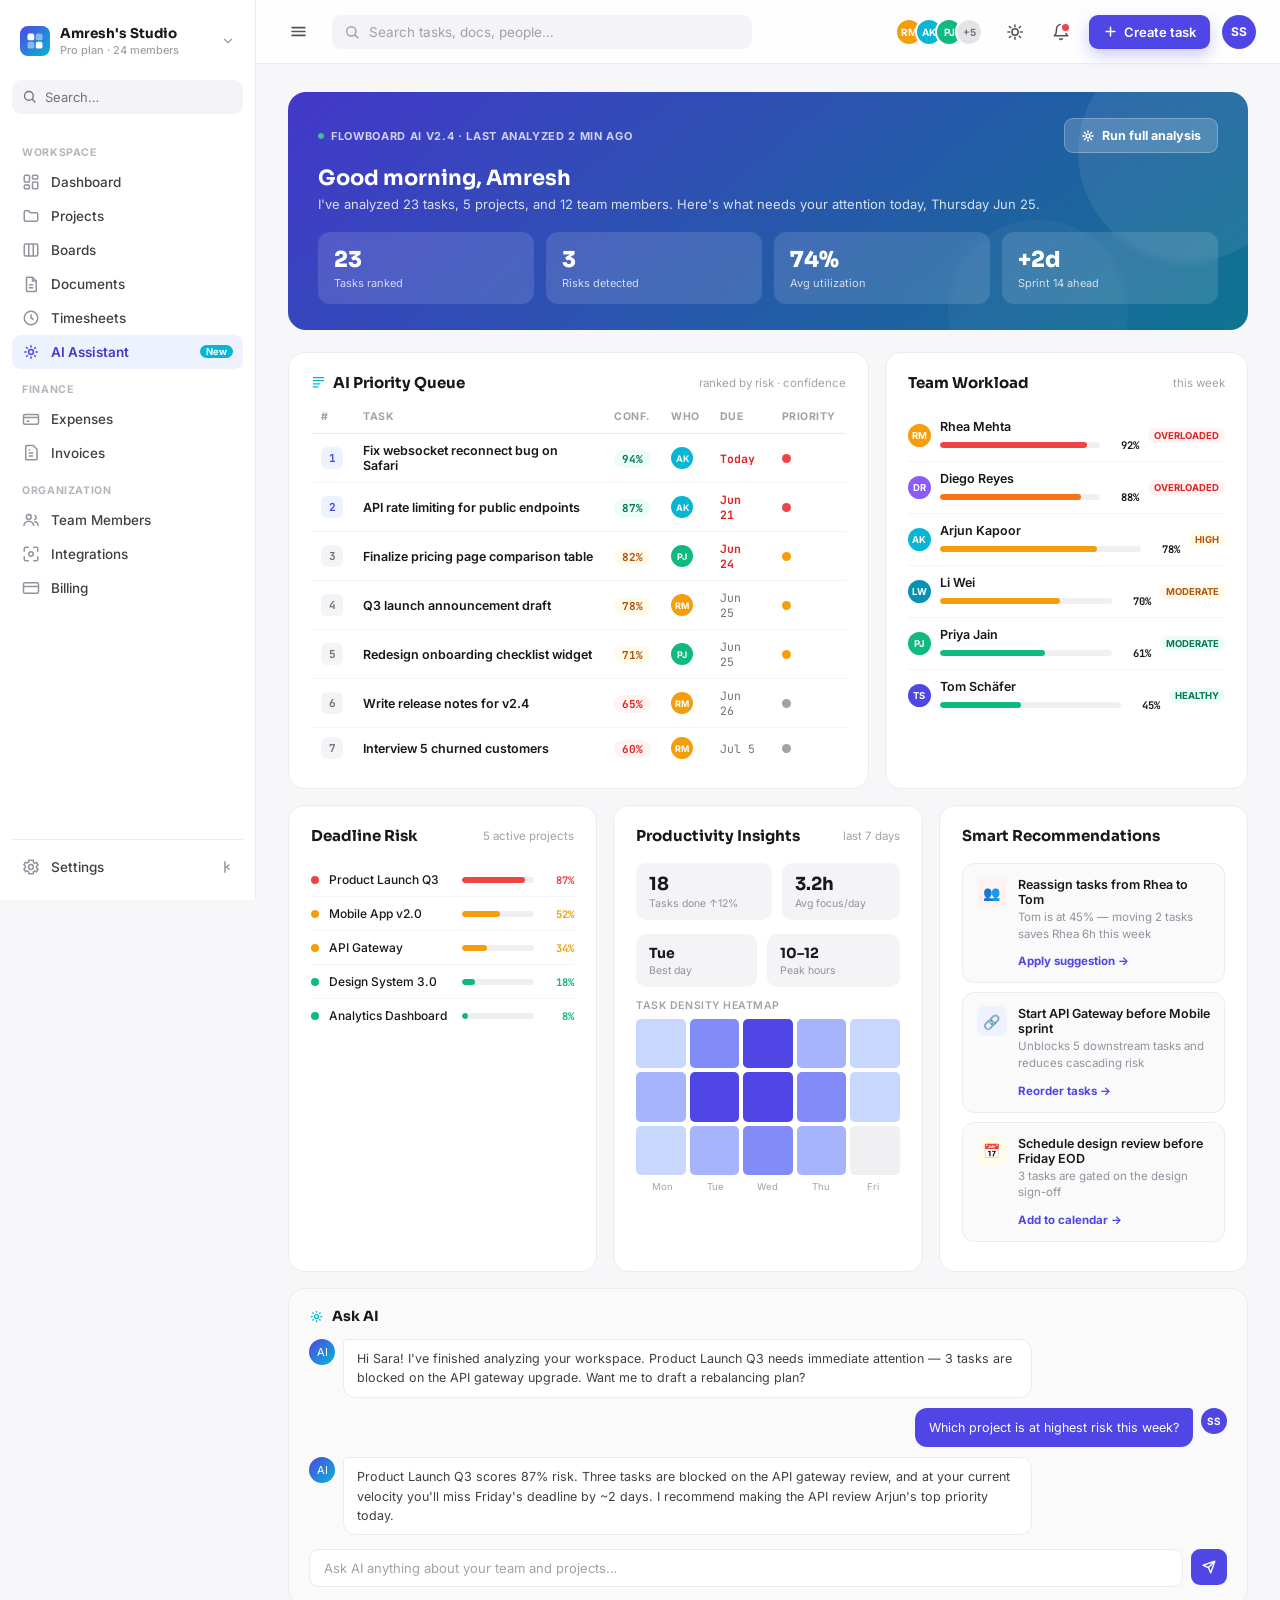
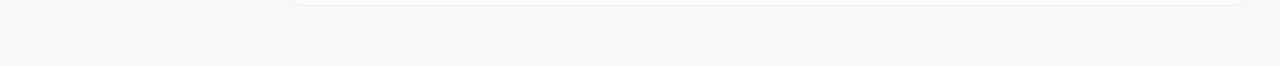
==== Ai.html @ 41be11b2 "Updated AI Assistant dashboard UI" ====
<!DOCTYPE html>
<html lang="en">
<head>
  <meta charset="UTF-8" />
  <meta name="viewport" content="width=device-width, initial-scale=1.0" />
  <title>AI Assistant · FlowBoard AI</title>
  <link rel="preconnect" href="https://fonts.googleapis.com" />
  <link rel="preconnect" href="https://fonts.gstatic.com" crossorigin />
  <link href="https://fonts.googleapis.com/css2?family=Sora:wght@500;600;700;800&family=Inter:wght@400;500;600;700&family=JetBrains+Mono:wght@400;500&display=swap" rel="stylesheet" />
  <link rel="stylesheet" href="styles.css" />
  <style>
    .briefing {
      background: linear-gradient(140deg, #4338CA 0%, #0E7490 100%);
      border-radius: 18px;
      padding: 26px 30px;
      color: #fff;
      margin-bottom: 22px;
      position: relative;
      overflow: hidden;
    }
    body.dark .briefing { background: linear-gradient(140deg, #312E81 0%, #164E63 100%); }
    .briefing::before {
      content: ""; position: absolute; top: -50px; right: -50px;
      width: 220px; height: 220px; border-radius: 50%;
      background: rgba(255,255,255,0.07);
    }
    .briefing::after {
      content: ""; position: absolute; bottom: -70px; right: 120px;
      width: 180px; height: 180px; border-radius: 50%;
      background: rgba(255,255,255,0.04);
    }
    .briefing-top {
      display: flex; align-items: center; justify-content: space-between;
      margin-bottom: 12px; position: relative; z-index: 1;
    }
    .briefing-model {
      display: flex; align-items: center; gap: 7px;
      font-size: 11px; font-weight: 700; text-transform: uppercase;
      letter-spacing: 0.06em; opacity: 0.75;
    }
    .live-dot {
      width: 6px; height: 6px; border-radius: 50%; background: #4ADE80;
      animation: livePulse 2s infinite;
    }
    @keyframes livePulse {
      0%,100% { box-shadow: 0 0 0 0 rgba(74,222,128,0.6); }
      50% { box-shadow: 0 0 0 5px rgba(74,222,128,0); }
    }
    .analyze-btn {
      display: flex; align-items: center; gap: 7px;
      background: rgba(255,255,255,0.18); color: #fff;
      font-size: 12.5px; font-weight: 700;
      padding: 9px 16px; border-radius: 9px;
      border: 1px solid rgba(255,255,255,0.25);
      transition: background 0.15s; cursor: pointer;
    }
    .analyze-btn:hover { background: rgba(255,255,255,0.28); }
    .briefing-body { position: relative; z-index: 1; }
    .briefing-body h1 {
      font-family: "Sora", sans-serif; font-size: 21px;
      font-weight: 700; margin-bottom: 5px;
    }
    .briefing-body p { font-size: 13px; opacity: 0.82; margin-bottom: 20px; }
    .briefing-stats {
      display: grid; grid-template-columns: repeat(4, 1fr); gap: 12px;
    }
    .bstat {
      background: rgba(255,255,255,0.13); border-radius: 12px;
      padding: 14px 16px; backdrop-filter: blur(4px);
    }
    .bstat-num {
      font-family: "Sora", sans-serif; font-size: 22px;
      font-weight: 800; margin-bottom: 3px;
    }
    .bstat-label { font-size: 11px; opacity: 0.76; }

    /* layout */
    .ai-grid-main { display: grid; grid-template-columns: 1.6fr 1fr; gap: 16px; margin-bottom: 16px; }
    .ai-grid-sec  { display: grid; grid-template-columns: repeat(3, 1fr); gap: 16px; margin-bottom: 16px; }

    /* priority table */
    .ptable { width: 100%; border-collapse: collapse; }
    .ptable th {
      font-size: 10.5px; font-weight: 700; text-transform: uppercase;
      letter-spacing: 0.05em; color: #A1A1AA; text-align: left;
      padding: 0 10px 10px; border-bottom: 1px solid #ECECEF;
    }
    body.dark .ptable th { color: #54545F; border-bottom-color: #1F1F2B; }
    .ptable td {
      padding: 9px 10px; font-size: 12.5px; vertical-align: middle;
      border-bottom: 1px solid #F4F4F6;
    }
    body.dark .ptable td { border-bottom-color: #18181F; }
    .ptable tr:last-child td { border-bottom: none; }
    .ptable tbody tr:hover td { background: #FAFAFA; }
    body.dark .ptable tbody tr:hover td { background: #16161F; }

    .rank-badge {
      display: inline-flex; align-items: center; justify-content: center;
      width: 22px; height: 22px; border-radius: 6px;
      font-family: "JetBrains Mono", monospace; font-size: 11px; font-weight: 700;
      background: #F4F4F6; color: #71717A;
    }
    body.dark .rank-badge { background: #1C1C26; color: #9292A0; }
    .rank-badge.top { background: #EEF2FF; color: #4F46E5; }
    body.dark .rank-badge.top { background: rgba(79,70,229,.2); color: #A5A6F6; }

    .conf {
      font-family: "JetBrains Mono", monospace; font-size: 11px;
      font-weight: 700; padding: 2px 8px; border-radius: 999px;
    }
    .conf-h { background: #ECFDF5; color: #047857; }
    .conf-m { background: #FFFBEB; color: #B45309; }
    .conf-l { background: #FEF2F2; color: #DC2626; }
    body.dark .conf-h { background: rgba(16,185,129,.16); color: #6EE7B7; }
    body.dark .conf-m { background: rgba(245,158,11,.16); color: #FCD34D; }
    body.dark .conf-l { background: rgba(239,68,68,.16); color: #FCA5A5; }

    .task-name { font-weight: 600; max-width: 200px; }
    .task-due { font-size: 11.5px; font-family: "JetBrains Mono", monospace; color: #71717A; }
    body.dark .task-due { color: #9292A0; }
    .task-due.overdue { color: #DC2626; font-weight: 700; }
    body.dark .task-due.overdue { color: #F87171; }

    /* workload side */
    .wl-row {
      display: flex; align-items: center; gap: 9px;
      padding: 9px 0; border-bottom: 1px solid #F4F4F6;
    }
    body.dark .wl-row { border-bottom-color: #18181F; }
    .wl-row:last-child { border-bottom: none; }
    .wl-info { flex: 1; min-width: 0; }
    .wl-name { font-size: 12.5px; font-weight: 600; margin-bottom: 4px; }
    .wl-bar-wrap { display: flex; align-items: center; gap: 7px; }
    .wl-bar { flex: 1; height: 6px; border-radius: 999px; background: #F0F0F3; overflow: hidden; }
    body.dark .wl-bar { background: #20202C; }
    .wl-bar i { display: block; height: 100%; border-radius: 999px; }
    .wl-pct {
      font-family: "JetBrains Mono", monospace; font-size: 10.5px;
      font-weight: 700; width: 32px; text-align: right; flex-shrink: 0;
    }
    .wl-tag {
      font-size: 9.5px; font-weight: 700; padding: 2px 6px;
      border-radius: 999px; flex-shrink: 0; white-space: nowrap;
    }
    .wl-red  { background: #FEF2F2; color: #DC2626; }
    .wl-ora  { background: #FFFBEB; color: #B45309; }
    .wl-grn  { background: #ECFDF5; color: #047857; }
    body.dark .wl-red { background: rgba(239,68,68,.12); color: #FCA5A5; }
    body.dark .wl-ora { background: rgba(245,158,11,.12); color: #FCD34D; }
    body.dark .wl-grn { background: rgba(16,185,129,.12); color: #6EE7B7; }

    /* risk bars */
    .risk-row {
      display: flex; align-items: center; gap: 10px;
      padding: 9px 0; border-bottom: 1px solid #F4F4F6;
    }
    body.dark .risk-row { border-bottom-color: #18181F; }
    .risk-row:last-child { border-bottom: none; }
    .risk-dot { width: 8px; height: 8px; border-radius: 50%; flex-shrink: 0; }
    .risk-name { font-size: 12px; font-weight: 500; flex: 1; }
    .risk-bar { width: 72px; height: 6px; border-radius: 999px; background: #F0F0F3; overflow: hidden; flex-shrink: 0; }
    body.dark .risk-bar { background: #20202C; }
    .risk-pct {
      font-size: 10.5px; font-family: "JetBrains Mono", monospace;
      font-weight: 700; width: 30px; text-align: right; flex-shrink: 0;
    }

    /* recommendations */
    .rec {
      display: flex; gap: 11px; align-items: flex-start;
      background: #FAFAFA; border: 1px solid #ECECEF; border-radius: 12px;
      padding: 13px 14px; margin-bottom: 9px;
    }
    body.dark .rec { background: #15151E; border-color: #232330; }
    .rec-ico {
      width: 30px; height: 30px; border-radius: 8px;
      display: grid; place-items: center; flex-shrink: 0; font-size: 14px;
    }
    .rec-body { flex: 1; }
    .rec-title { font-size: 12.5px; font-weight: 600; margin-bottom: 2px; }
    .rec-sub { font-size: 11.5px; color: #9292A0; line-height: 1.45; margin-bottom: 7px; }
    .rec-act {
      font-size: 11.5px; font-weight: 700; color: #4F46E5;
      cursor: pointer; background: none; border: none; padding: 0;
    }
    body.dark .rec-act { color: #A5A6F6; }

    /* productivity quick stats */
    .insight-row {
      display: flex; gap: 10px; margin-bottom: 14px; flex-wrap: wrap;
    }
    .insight-chip {
      flex: 1 1 auto; background: #F4F4F6; border-radius: 10px;
      padding: 10px 13px; min-width: 0;
    }
    body.dark .insight-chip { background: #1C1C26; }
    .insight-val {
      font-family: "Sora", sans-serif; font-size: 18px;
      font-weight: 700; margin-bottom: 2px;
    }
    .insight-label { font-size: 10.5px; color: #9292A0; }
    .heatmap-grid {
      display: grid; grid-template-columns: repeat(5,1fr); gap: 4px;
    }
    .hm-cell {
      aspect-ratio: 1; border-radius: 5px; background: #F0F0F3;
    }
    body.dark .hm-cell { background: #1C1C26; }
    .hm-l1 { background: #C7D7FD; }
    .hm-l2 { background: #A5B4FC; }
    .hm-l3 { background: #818CF8; }
    .hm-l4 { background: #4F46E5; }
    body.dark .hm-l1 { background: rgba(79,70,229,.25); }
    body.dark .hm-l2 { background: rgba(79,70,229,.45); }
    body.dark .hm-l3 { background: rgba(79,70,229,.68); }
    body.dark .hm-l4 { background: #4F46E5; }
    .hm-labels {
      display: grid; grid-template-columns: repeat(5,1fr);
      font-size: 9.5px; color: #A1A1AA; text-align: center; margin-top: 5px;
    }

    /* chat */
    .ai-chat {
      background: #FAFAFA; border: 1px solid #ECECEF;
      border-radius: 16px; padding: 18px 20px; margin-top: 4px;
    }
    body.dark .ai-chat { background: #111118; border-color: #1F1F2B; }
    .ai-chat h3 {
      font-family: "Sora", sans-serif; font-size: 14px;
      font-weight: 700; margin-bottom: 14px;
      display: flex; align-items: center; gap: 8px;
    }
    .ai-chat h3 svg { color: #06B6D4; }
    .chat-msgs { display: flex; flex-direction: column; gap: 10px; margin-bottom: 14px; }
    .chat-row { display: flex; gap: 8px; align-items: flex-start; }
    .chat-row-me { flex-direction: row-reverse; }
    .chat-icon {
      width: 26px; height: 26px; border-radius: 50%; flex-shrink: 0;
      background: linear-gradient(135deg,#4F46E5,#06B6D4);
      display: grid; place-items: center; color: #fff; font-size: 11px;
    }
    .chat-bubble {
      max-width: 75%; font-size: 12.5px; line-height: 1.55;
      padding: 9px 13px; border-radius: 4px 12px 12px 12px;
      background: #ffffff; border: 1px solid #ECECEF; color: #3F3F46;
    }
    body.dark .chat-bubble { background: #1A1A26; border-color: #262633; color: #D4D4D8; }
    .chat-row-me .chat-bubble {
      border-radius: 12px 4px 12px 12px;
      background: #4F46E5; border-color: transparent; color: #fff;
    }
    .chat-input-row { display: flex; gap: 8px; }
    .chat-input-row input {
      flex: 1; background: #fff; border: 1px solid #ECECEF;
      border-radius: 10px; padding: 10px 14px; font-size: 13px;
      outline: none; color: #18181B; font-family: inherit;
    }
    .chat-input-row input:focus { border-color: #A5A6F6; }
    .chat-input-row input::placeholder { color: #A1A1AA; }
    body.dark .chat-input-row input { background: #16161F; border-color: #232330; color: #F4F4F6; }
    .chat-send {
      width: 36px; height: 36px; border-radius: 9px;
      background: #4F46E5; color: #fff;
      display: grid; place-items: center; flex-shrink: 0;
    }
    .chat-send:hover { background: #4338CA; }

    @media (max-width: 1100px) {
      .briefing-stats { grid-template-columns: repeat(2,1fr); }
      .ai-grid-main  { grid-template-columns: 1fr; }
      .ai-grid-sec   { grid-template-columns: 1fr 1fr; }
    }
    @media (max-width: 740px) {
      .ai-grid-sec { grid-template-columns: 1fr; }
    }
  </style>
</head>
<body>
<div class="app">

  <!-- SIDEBAR -->
  <aside class="sidebar" id="sidebar">
    <div class="workspace-switcher" id="workspaceSwitcher">
      <span class="workspace-mark"><svg width="18" height="18" viewBox="0 0 24 24" fill="none"><rect x="2" y="2" width="9" height="9" rx="2.5" fill="currentColor"/><rect x="13" y="2" width="9" height="9" rx="2.5" fill="currentColor" opacity=".45"/><rect x="2" y="13" width="9" height="9" rx="2.5" fill="currentColor" opacity=".45"/><rect x="13" y="13" width="9" height="9" rx="2.5" fill="currentColor"/></svg></span>
      <span class="workspace-name">Amresh's Studio<small>Pro plan · 24 members</small></span>
      <svg class="workspace-caret" width="14" height="14" viewBox="0 0 24 24" fill="none" stroke="currentColor" stroke-width="2.2" stroke-linecap="round"><path d="m6 9 6 6 6-6"/></svg>
    </div>
    <button class="sidebar-search" id="searchTrigger">
      <svg width="15" height="15" viewBox="0 0 24 24" fill="none" stroke="currentColor" stroke-width="2.2" stroke-linecap="round"><circle cx="11" cy="11" r="7"/><path d="m21 21-4.3-4.3"/></svg>
      <span>Search…</span>
    </button>
    <nav class="nav">
      <p class="nav-label">Workspace</p>
      <a class="nav-link" href="index.html" data-tip="Dashboard"><svg width="18" height="18" viewBox="0 0 24 24" fill="none" stroke="currentColor" stroke-width="2"><rect x="3" y="3" width="7" height="9" rx="1.5"/><rect x="14" y="3" width="7" height="5" rx="1.5"/><rect x="14" y="12" width="7" height="9" rx="1.5"/><rect x="3" y="16" width="7" height="5" rx="1.5"/></svg><span>Dashboard</span></a>
      <a class="nav-link" href="#" data-soon data-tip="Projects"><svg width="18" height="18" viewBox="0 0 24 24" fill="none" stroke="currentColor" stroke-width="2"><path d="M3 7a2 2 0 0 1 2-2h4l2 2.5h8A2 2 0 0 1 21 9.5V17a2 2 0 0 1-2 2H5a2 2 0 0 1-2-2V7Z"/></svg><span>Projects</span></a>
      <a class="nav-link" href="board.html" data-tip="Boards"><svg width="18" height="18" viewBox="0 0 24 24" fill="none" stroke="currentColor" stroke-width="2"><rect x="3" y="4" width="18" height="16" rx="2"/><path d="M9 4v16M15 4v16"/></svg><span>Boards</span></a>
      <a class="nav-link" href="documents.html" data-tip="Documents"><svg width="18" height="18" viewBox="0 0 24 24" fill="none" stroke="currentColor" stroke-width="2"><path d="M7 3h7l5 5v13a1 1 0 0 1-1 1H7a1 1 0 0 1-1-1V4a1 1 0 0 1 1-1Z"/><path d="M14 3v5h5M9 13h6M9 17h6"/></svg><span>Documents</span></a>
      <a class="nav-link" href="timesheets.html" data-tip="Timesheets"><svg width="18" height="18" viewBox="0 0 24 24" fill="none" stroke="currentColor" stroke-width="2"><circle cx="12" cy="12" r="9"/><path d="M12 7v5l3.5 2"/></svg><span>Timesheets</span></a>
      <a class="nav-link nav-link-ai is-active" href="ai.html" data-tip="AI Assistant"><svg width="18" height="18" viewBox="0 0 24 24" fill="none" stroke="currentColor" stroke-width="2" stroke-linejoin="round"><path d="M12 3v3M12 18v3M3 12h3M18 12h3M5.6 5.6l2.1 2.1M16.3 16.3l2.1 2.1M5.6 18.4l2.1-2.1M16.3 7.7l2.1-2.1"/><circle cx="12" cy="12" r="3.2"/></svg><span>AI Assistant</span><span class="nav-pill">New</span></a>
      <p class="nav-label">Finance</p>
      <a class="nav-link" href="expenses.html" data-tip="Expenses"><svg width="18" height="18" viewBox="0 0 24 24" fill="none" stroke="currentColor" stroke-width="2"><rect x="2" y="6" width="20" height="13" rx="2"/><path d="M2 10h20M6 15h4"/></svg><span>Expenses</span></a>
      <a class="nav-link" href="invoices.html" data-tip="Invoices"><svg width="18" height="18" viewBox="0 0 24 24" fill="none" stroke="currentColor" stroke-width="2"><path d="M6 2h9l5 5v13a1 1 0 0 1-1 1H6a1 1 0 0 1-1-1V3a1 1 0 0 1 1-1Z"/><path d="M9 12h6M9 16h6M9 8h2"/></svg><span>Invoices</span></a>
      <p class="nav-label">Organization</p>
      <a class="nav-link" href="team.html" data-tip="Team Members"><svg width="18" height="18" viewBox="0 0 24 24" fill="none" stroke="currentColor" stroke-width="2"><circle cx="9" cy="8" r="3.2"/><path d="M2.5 20a6.5 6.5 0 0 1 13 0"/><path d="M16.5 5.5a3.2 3.2 0 0 1 0 6.2M21.5 20a6 6 0 0 0-5-5.9"/></svg><span>Team Members</span></a>
      <a class="nav-link" href="integrations.html" data-tip="Integrations"><svg width="18" height="18" viewBox="0 0 24 24" fill="none" stroke="currentColor" stroke-width="2"><path d="M9 3H5a2 2 0 0 0-2 2v4M15 3h4a2 2 0 0 1 2 2v4M9 21H5a2 2 0 0 1-2-2v-4M15 21h4a2 2 0 0 0 2-2v-4"/><circle cx="12" cy="12" r="3"/></svg><span>Integrations</span></a>
      <a class="nav-link" href="billing.html" data-tip="Billing"><svg width="18" height="18" viewBox="0 0 24 24" fill="none" stroke="currentColor" stroke-width="2"><rect x="2" y="5" width="20" height="14" rx="2"/><path d="M2 10h20"/></svg><span>Billing</span></a>
    </nav>
    <div class="sidebar-foot">
      <a class="nav-link" href="#" data-soon data-tip="Settings"><svg width="18" height="18" viewBox="0 0 24 24" fill="none" stroke="currentColor" stroke-width="2"><circle cx="12" cy="12" r="3.2"/><path d="M19.4 13a7.6 7.6 0 0 0 0-2l2-1.6-2-3.4-2.4 1a7.8 7.8 0 0 0-1.7-1L15 3h-6l-.3 2.6a7.8 7.8 0 0 0-1.7 1l-2.4-1-2 3.4L4.6 11a7.6 7.6 0 0 0 0 2l-2 1.6 2 3.4 2.4-1a7.8 7.8 0 0 0 1.7 1L9 21h6l.3-2.6a7.8 7.8 0 0 0 1.7-1l2.4 1 2-3.4-2-1.6Z"/></svg><span>Settings</span></a>
      <button class="collapse-btn" id="collapseBtn" aria-label="Collapse sidebar"><svg width="16" height="16" viewBox="0 0 24 24" fill="none" stroke="currentColor" stroke-width="2.2" stroke-linecap="round"><path d="M9 4v16M15 9l-4 3 4 3"/></svg></button>
    </div>
  </aside>

  <!-- MAIN -->
  <div class="main">
    <header class="topbar">
      <button class="icon-btn mobile-only" id="mobileNavBtn" aria-label="Open menu"><svg width="19" height="19" viewBox="0 0 24 24" fill="none" stroke="currentColor" stroke-width="2.2" stroke-linecap="round"><path d="M4 7h16M4 12h16M4 17h16"/></svg></button>
      <div class="topbar-search"><svg width="16" height="16" viewBox="0 0 24 24" fill="none" stroke="currentColor" stroke-width="2.2" stroke-linecap="round"><circle cx="11" cy="11" r="7"/><path d="m21 21-4.3-4.3"/></svg><input type="text" placeholder="Search tasks, docs, people…" /></div>
      <div class="topbar-right">
        <div class="presence-mini" title="8 online"><span class="presence-mini-avatar avatar-amber">RM</span><span class="presence-mini-avatar avatar-cyan">AK</span><span class="presence-mini-avatar avatar-emerald">PJ</span><span class="presence-mini-avatar presence-mini-more">+5</span></div>
        <button class="icon-btn" id="themeToggle" aria-label="Toggle dark mode"><svg class="icon-sun" width="18" height="18" viewBox="0 0 24 24" fill="none" stroke="currentColor" stroke-width="2" stroke-linecap="round"><circle cx="12" cy="12" r="4.2"/><path d="M12 2.5v2.4M12 19.1v2.4M4.6 4.6l1.7 1.7M17.7 17.7l1.7 1.7M2.5 12h2.4M19.1 12h2.4M4.6 19.4l1.7-1.7M17.7 6.3l1.7-1.7"/></svg><svg class="icon-moon" width="18" height="18" viewBox="0 0 24 24" fill="none" stroke="currentColor" stroke-width="2" stroke-linecap="round" stroke-linejoin="round"><path d="M20 14.5A8.5 8.5 0 1 1 9.5 4a6.8 6.8 0 0 0 10.5 10.5Z"/></svg></button>
        <button class="icon-btn has-dot" id="notifBtn" aria-label="Notifications"><svg width="18" height="18" viewBox="0 0 24 24" fill="none" stroke="currentColor" stroke-width="2" stroke-linecap="round" stroke-linejoin="round"><path d="M18 8a6 6 0 0 0-12 0c0 7-3 9-3 9h18s-3-2-3-9"/><path d="M13.7 21a2 2 0 0 1-3.4 0"/></svg></button>
        <button class="create-btn" id="createTaskBtn"><svg width="15" height="15" viewBox="0 0 24 24" fill="none" stroke="currentColor" stroke-width="2.4" stroke-linecap="round"><path d="M12 5v14M5 12h14"/></svg>Create task</button>
        <button class="user-chip" id="userMenuBtn"><span class="user-avatar avatar-indigo">SS</span></button>
      </div>
    </header>

    <main class="content">

      <!-- briefing banner -->
      <div class="briefing">
        <div class="briefing-top">
          <div class="briefing-model">
            <span class="live-dot"></span>
            FlowBoard AI v2.4 · Last analyzed 2 min ago
          </div>
          <button class="analyze-btn">
            <svg width="14" height="14" viewBox="0 0 24 24" fill="none" stroke="currentColor" stroke-width="2.2" stroke-linecap="round"><path d="M12 3v3M12 18v3M3 12h3M18 12h3M5.6 5.6l2.1 2.1M16.3 16.3l2.1 2.1M5.6 18.4l2.1-2.1M16.3 7.7l2.1-2.1"/><circle cx="12" cy="12" r="3.2"/></svg>
            Run full analysis
          </button>
        </div>
        <div class="briefing-body">
          <h1>Good morning, Amresh</h1>
          <p>I've analyzed 23 tasks, 5 projects, and 12 team members. Here's what needs your attention today, Thursday Jun 25.</p>
          <div class="briefing-stats">
            <div class="bstat"><div class="bstat-num">23</div><div class="bstat-label">Tasks ranked</div></div>
            <div class="bstat"><div class="bstat-num">3</div><div class="bstat-label">Risks detected</div></div>
            <div class="bstat"><div class="bstat-num">74%</div><div class="bstat-label">Avg utilization</div></div>
            <div class="bstat"><div class="bstat-num">+2d</div><div class="bstat-label">Sprint 14 ahead</div></div>
          </div>
        </div>
      </div>

      <!-- priority queue + workload -->
      <div class="ai-grid-main">
        <div class="panel">
          <div class="panel-head">
            <h2>
              <svg width="15" height="15" viewBox="0 0 24 24" fill="none" stroke="currentColor" stroke-width="2"><path d="M3 4h18M3 9h18M3 14h12M3 19h9"/></svg>
              AI Priority Queue
            </h2>
            <span class="panel-note">ranked by risk · confidence</span>
          </div>
          <table class="ptable">
            <thead>
              <tr>
                <th>#</th>
                <th>Task</th>
                <th>Conf.</th>
                <th>Who</th>
                <th>Due</th>
                <th>Priority</th>
              </tr>
            </thead>
            <tbody>
              <tr>
                <td><span class="rank-badge top">1</span></td>
                <td><span class="task-name">Fix websocket reconnect bug on Safari</span></td>
                <td><span class="conf conf-h">94%</span></td>
                <td><span class="mini-avatar avatar-cyan" style="width:22px;height:22px;font-size:9px">AK</span></td>
                <td><span class="task-due overdue">Today</span></td>
                <td><span class="priority priority-high" style="width:9px;height:9px"></span></td>
              </tr>
              <tr>
                <td><span class="rank-badge top">2</span></td>
                <td><span class="task-name">API rate limiting for public endpoints</span></td>
                <td><span class="conf conf-h">87%</span></td>
                <td><span class="mini-avatar avatar-cyan" style="width:22px;height:22px;font-size:9px">AK</span></td>
                <td><span class="task-due overdue">Jun 21</span></td>
                <td><span class="priority priority-high" style="width:9px;height:9px"></span></td>
              </tr>
              <tr>
                <td><span class="rank-badge">3</span></td>
                <td><span class="task-name">Finalize pricing page comparison table</span></td>
                <td><span class="conf conf-m">82%</span></td>
                <td><span class="mini-avatar avatar-emerald" style="width:22px;height:22px;font-size:9px">PJ</span></td>
                <td><span class="task-due overdue">Jun 24</span></td>
                <td><span class="priority priority-medium" style="width:9px;height:9px"></span></td>
              </tr>
              <tr>
                <td><span class="rank-badge">4</span></td>
                <td><span class="task-name">Q3 launch announcement draft</span></td>
                <td><span class="conf conf-m">78%</span></td>
                <td><span class="mini-avatar avatar-amber" style="width:22px;height:22px;font-size:9px">RM</span></td>
                <td><span class="task-due">Jun 25</span></td>
                <td><span class="priority priority-medium" style="width:9px;height:9px"></span></td>
              </tr>
              <tr>
                <td><span class="rank-badge">5</span></td>
                <td><span class="task-name">Redesign onboarding checklist widget</span></td>
                <td><span class="conf conf-m">71%</span></td>
                <td><span class="mini-avatar avatar-emerald" style="width:22px;height:22px;font-size:9px">PJ</span></td>
                <td><span class="task-due">Jun 25</span></td>
                <td><span class="priority priority-medium" style="width:9px;height:9px"></span></td>
              </tr>
              <tr>
                <td><span class="rank-badge">6</span></td>
                <td><span class="task-name">Write release notes for v2.4</span></td>
                <td><span class="conf conf-l">65%</span></td>
                <td><span class="mini-avatar avatar-amber" style="width:22px;height:22px;font-size:9px">RM</span></td>
                <td><span class="task-due">Jun 26</span></td>
                <td><span class="priority priority-low" style="width:9px;height:9px"></span></td>
              </tr>
              <tr>
                <td><span class="rank-badge">7</span></td>
                <td><span class="task-name">Interview 5 churned customers</span></td>
                <td><span class="conf conf-l">60%</span></td>
                <td><span class="mini-avatar avatar-amber" style="width:22px;height:22px;font-size:9px">RM</span></td>
                <td><span class="task-due">Jul 5</span></td>
                <td><span class="priority priority-low" style="width:9px;height:9px"></span></td>
              </tr>
            </tbody>
          </table>
        </div>

        <div class="panel">
          <div class="panel-head">
            <h2>Team Workload</h2>
            <span class="panel-note">this week</span>
          </div>
          <div>
            <div class="wl-row">
              <span class="mini-avatar avatar-amber">RM</span>
              <div class="wl-info">
                <div class="wl-name">Rhea Mehta</div>
                <div class="wl-bar-wrap">
                  <div class="wl-bar"><i style="width:92%;background:#EF4444"></i></div>
                  <span class="wl-pct">92%</span>
                </div>
              </div>
              <span class="wl-tag wl-red">OVERLOADED</span>
            </div>
            <div class="wl-row">
              <span class="mini-avatar" style="background:#8B5CF6">DR</span>
              <div class="wl-info">
                <div class="wl-name">Diego Reyes</div>
                <div class="wl-bar-wrap">
                  <div class="wl-bar"><i style="width:88%;background:#F97316"></i></div>
                  <span class="wl-pct">88%</span>
                </div>
              </div>
              <span class="wl-tag wl-red">OVERLOADED</span>
            </div>
            <div class="wl-row">
              <span class="mini-avatar avatar-cyan">AK</span>
              <div class="wl-info">
                <div class="wl-name">Arjun Kapoor</div>
                <div class="wl-bar-wrap">
                  <div class="wl-bar"><i style="width:78%;background:#F59E0B"></i></div>
                  <span class="wl-pct">78%</span>
                </div>
              </div>
              <span class="wl-tag wl-ora">HIGH</span>
            </div>
            <div class="wl-row">
              <span class="mini-avatar" style="background:#0891B2">LW</span>
              <div class="wl-info">
                <div class="wl-name">Li Wei</div>
                <div class="wl-bar-wrap">
                  <div class="wl-bar"><i style="width:70%;background:#F59E0B"></i></div>
                  <span class="wl-pct">70%</span>
                </div>
              </div>
              <span class="wl-tag wl-ora">MODERATE</span>
            </div>
            <div class="wl-row">
              <span class="mini-avatar avatar-emerald">PJ</span>
              <div class="wl-info">
                <div class="wl-name">Priya Jain</div>
                <div class="wl-bar-wrap">
                  <div class="wl-bar"><i style="width:61%;background:#10B981"></i></div>
                  <span class="wl-pct">61%</span>
                </div>
              </div>
              <span class="wl-tag wl-grn">MODERATE</span>
            </div>
            <div class="wl-row">
              <span class="mini-avatar avatar-indigo">TS</span>
              <div class="wl-info">
                <div class="wl-name">Tom Schäfer</div>
                <div class="wl-bar-wrap">
                  <div class="wl-bar"><i style="width:45%;background:#10B981"></i></div>
                  <span class="wl-pct">45%</span>
                </div>
              </div>
              <span class="wl-tag wl-grn">HEALTHY</span>
            </div>
          </div>
        </div>
      </div>

      <!-- risk + insights + recommendations -->
      <div class="ai-grid-sec">
        <div class="panel">
          <div class="panel-head">
            <h2>Deadline Risk</h2>
            <span class="panel-note">5 active projects</span>
          </div>
          <div>
            <div class="risk-row">
              <span class="risk-dot" style="background:#EF4444"></span>
              <span class="risk-name">Product Launch Q3</span>
              <div class="risk-bar"><div style="width:87%;height:100%;background:#EF4444;border-radius:999px"></div></div>
              <span class="risk-pct" style="color:#EF4444">87%</span>
            </div>
            <div class="risk-row">
              <span class="risk-dot" style="background:#F59E0B"></span>
              <span class="risk-name">Mobile App v2.0</span>
              <div class="risk-bar"><div style="width:52%;height:100%;background:#F59E0B;border-radius:999px"></div></div>
              <span class="risk-pct" style="color:#F59E0B">52%</span>
            </div>
            <div class="risk-row">
              <span class="risk-dot" style="background:#F59E0B"></span>
              <span class="risk-name">API Gateway</span>
              <div class="risk-bar"><div style="width:34%;height:100%;background:#F59E0B;border-radius:999px"></div></div>
              <span class="risk-pct" style="color:#F59E0B">34%</span>
            </div>
            <div class="risk-row">
              <span class="risk-dot" style="background:#10B981"></span>
              <span class="risk-name">Design System 3.0</span>
              <div class="risk-bar"><div style="width:18%;height:100%;background:#10B981;border-radius:999px"></div></div>
              <span class="risk-pct" style="color:#10B981">18%</span>
            </div>
            <div class="risk-row">
              <span class="risk-dot" style="background:#10B981"></span>
              <span class="risk-name">Analytics Dashboard</span>
              <div class="risk-bar"><div style="width:8%;height:100%;background:#10B981;border-radius:999px"></div></div>
              <span class="risk-pct" style="color:#10B981">8%</span>
            </div>
          </div>
        </div>

        <div class="panel">
          <div class="panel-head">
            <h2>Productivity Insights</h2>
            <span class="panel-note">last 7 days</span>
          </div>
          <div class="insight-row">
            <div class="insight-chip">
              <div class="insight-val">18</div>
              <div class="insight-label">Tasks done ↑12%</div>
            </div>
            <div class="insight-chip">
              <div class="insight-val">3.2h</div>
              <div class="insight-label">Avg focus/day</div>
            </div>
          </div>
          <div class="insight-row" style="margin-bottom:12px">
            <div class="insight-chip">
              <div class="insight-val" style="font-size:14px">Tue</div>
              <div class="insight-label">Best day</div>
            </div>
            <div class="insight-chip">
              <div class="insight-val" style="font-size:14px">10–12</div>
              <div class="insight-label">Peak hours</div>
            </div>
          </div>
          <p style="font-size:10.5px;color:#A1A1AA;margin-bottom:7px;font-weight:600;text-transform:uppercase;letter-spacing:0.05em">Task density heatmap</p>
          <div class="heatmap-grid">
            <div class="hm-cell hm-l1"></div><div class="hm-cell hm-l3"></div><div class="hm-cell hm-l4"></div><div class="hm-cell hm-l2"></div><div class="hm-cell hm-l1"></div>
            <div class="hm-cell hm-l2"></div><div class="hm-cell hm-l4"></div><div class="hm-cell hm-l4"></div><div class="hm-cell hm-l3"></div><div class="hm-cell hm-l1"></div>
            <div class="hm-cell hm-l1"></div><div class="hm-cell hm-l2"></div><div class="hm-cell hm-l3"></div><div class="hm-cell hm-l2"></div><div class="hm-cell"></div>
          </div>
          <div class="hm-labels" style="margin-top:6px"><span>Mon</span><span>Tue</span><span>Wed</span><span>Thu</span><span>Fri</span></div>
        </div>

        <div class="panel">
          <div class="panel-head">
            <h2>Smart Recommendations</h2>
          </div>
          <div class="rec">
            <div class="rec-ico" style="background:#FEF2F2">👥</div>
            <div class="rec-body">
              <div class="rec-title">Reassign tasks from Rhea to Tom</div>
              <div class="rec-sub">Tom is at 45% — moving 2 tasks saves Rhea 6h this week</div>
              <button class="rec-act">Apply suggestion →</button>
            </div>
          </div>
          <div class="rec">
            <div class="rec-ico" style="background:#EEF2FF">🔗</div>
            <div class="rec-body">
              <div class="rec-title">Start API Gateway before Mobile sprint</div>
              <div class="rec-sub">Unblocks 5 downstream tasks and reduces cascading risk</div>
              <button class="rec-act">Reorder tasks →</button>
            </div>
          </div>
          <div class="rec">
            <div class="rec-ico" style="background:#FFFBEB">📅</div>
            <div class="rec-body">
              <div class="rec-title">Schedule design review before Friday EOD</div>
              <div class="rec-sub">3 tasks are gated on the design sign-off</div>
              <button class="rec-act">Add to calendar →</button>
            </div>
          </div>
        </div>
      </div>

      <!-- AI chat -->
      <div class="ai-chat">
        <h3>
          <svg width="15" height="15" viewBox="0 0 24 24" fill="none" stroke="currentColor" stroke-width="2" stroke-linejoin="round"><path d="M12 3v3M12 18v3M3 12h3M18 12h3M5.6 5.6l2.1 2.1M16.3 16.3l2.1 2.1M5.6 18.4l2.1-2.1M16.3 7.7l2.1-2.1"/><circle cx="12" cy="12" r="3.2"/></svg>
          Ask AI
        </h3>
        <div class="chat-msgs" id="chatMsgs">
          <div class="chat-row">
            <div class="chat-icon">AI</div>
            <div class="chat-bubble">Hi Sara! I've finished analyzing your workspace. Product Launch Q3 needs immediate attention — 3 tasks are blocked on the API gateway upgrade. Want me to draft a rebalancing plan?</div>
          </div>
          <div class="chat-row chat-row-me">
            <span class="mini-avatar avatar-indigo" style="width:26px;height:26px;font-size:10px;flex-shrink:0">SS</span>
            <div class="chat-bubble">Which project is at highest risk this week?</div>
          </div>
          <div class="chat-row">
            <div class="chat-icon">AI</div>
            <div class="chat-bubble">Product Launch Q3 scores 87% risk. Three tasks are blocked on the API gateway review, and at your current velocity you'll miss Friday's deadline by ~2 days. I recommend making the API review Arjun's top priority today.</div>
          </div>
        </div>
        <div class="chat-input-row">
          <input type="text" id="chatInput" placeholder="Ask AI anything about your team and projects…" />
          <button class="chat-send" id="chatSend">
            <svg width="14" height="14" viewBox="0 0 24 24" fill="none" stroke="currentColor" stroke-width="2.4" stroke-linecap="round" stroke-linejoin="round"><path d="M22 2 11 13M22 2 15 22l-4-9-9-4 20-7Z"/></svg>
          </button>
        </div>
      </div>

    </main>
  </div>
</div>

<div class="drawer-overlay" id="drawerOverlay"></div>
<div class="toast" id="toast">
  <svg width="18" height="18" viewBox="0 0 24 24" fill="none" stroke="currentColor" stroke-width="2.4" stroke-linecap="round" stroke-linejoin="round"><path d="M20 6 9 17l-5-5"/></svg>
  <span id="toastText">Done</span>
</div>

<script src="app.js"></script>
<script>
(function(){
  "use strict";
  const input = document.getElementById("chatInput");
  const sendBtn = document.getElementById("chatSend");
  const msgs = document.getElementById("chatMsgs");

  const aiReplies = [
    "Based on current sprint data, I recommend prioritising Arjun's blocked tasks first. That unblocks 5 downstream items and reduces the Product Launch risk from 87% to around 54%.",
    "Rhea's schedule is the most impacted. I can automatically move 'Interview 5 churned customers' and 'Write release notes' to Tom, who has capacity. Want me to proceed?",
    "Your team's peak productivity window is 10 AM–12 PM Tuesday through Thursday. Scheduling your most complex tasks in those windows should improve output by an estimated 18%.",
    "Sprints 14 and 15 both look healthy. The main concern is sprint 13 carryover — 2 tasks still unresolved that could slip into next week.",
    "I can generate a full risk report as a PDF or send a summary to your Slack #product channel. Which would you prefer?"
  ];
  let replyIdx = 0;

  function addMsg(text, isMe) {
    const row = document.createElement("div");
    row.className = "chat-row" + (isMe ? " chat-row-me" : "");
    if (isMe) {
      row.innerHTML = '<span class="mini-avatar avatar-indigo" style="width:26px;height:26px;font-size:10px;flex-shrink:0">SS</span><div class="chat-bubble">' + text + "</div>";
    } else {
      row.innerHTML = '<div class="chat-icon">AI</div><div class="chat-bubble">' + text + "</div>";
    }
    msgs.appendChild(row);
    msgs.scrollTop = msgs.scrollHeight;
  }

  function send() {
    const v = input.value.trim();
    if (!v) return;
    addMsg(v, true);
    input.value = "";
    setTimeout(function(){
      addMsg(aiReplies[replyIdx % aiReplies.length], false);
      replyIdx++;
    }, 800);
  }

  sendBtn.addEventListener("click", send);
  input.addEventListener("keydown", function(e){ if(e.key==="Enter") send(); });

  document.querySelectorAll(".rec-act").forEach(function(btn){
    btn.addEventListener("click", function(){
      const t = document.getElementById("toastText");
      const toast = document.getElementById("toast");
      if(t && toast){
        t.textContent = "Suggestion noted — I'll queue that action.";
        toast.classList.add("is-shown");
        clearTimeout(toast._t);
        toast._t = setTimeout(function(){ toast.classList.remove("is-shown"); }, 2800);
      }
    });
  });

  document.querySelector(".analyze-btn").addEventListener("click", function(){
    const t = document.getElementById("toastText");
    const toast = document.getElementById("toast");
    if(t && toast){
      t.textContent = "Running full workspace analysis…";
      toast.classList.add("is-shown");
      clearTimeout(toast._t);
      toast._t = setTimeout(function(){ toast.classList.remove("is-shown"); }, 2800);
    }
  });
})();
</script>
</body>
</html>
---- styles.css ----
/* ====================================================================
   FlowBoard AI — app shell (dashboard + board)
   Same approach as the login page: no custom properties, theming is
   done by duplicating the rules that change under body.dark.
   ==================================================================== */

* {
  margin: 0;
  padding: 0;
  box-sizing: border-box;
}

body {
  font-family: "Inter", -apple-system, BlinkMacSystemFont, sans-serif;
  background: #F7F7F9;
  color: #18181B;
  transition: background 0.3s ease, color 0.3s ease;
}

body.dark {
  background: #0B0B12;
  color: #F4F4F6;
}

a { color: inherit; text-decoration: none; }
button { font-family: inherit; cursor: pointer; background: none; border: none; }
input { font-family: inherit; }
ul { list-style: none; }
svg { display: block; }

/* ================================================================
   APP SHELL
   ================================================================ */

.app {
  display: flex;
  min-height: 100vh;
}

/* ---------------------------------------------------------------- */
/* Sidebar                                                            */
/* ---------------------------------------------------------------- */

.sidebar {
  width: 256px;
  flex-shrink: 0;
  background: #ffffff;
  border-right: 1px solid #ECECEF;
  display: flex;
  flex-direction: column;
  padding: 16px 12px;
  position: sticky;
  top: 0;
  height: 100vh;
  overflow-y: auto;
  transition: width 0.22s ease, transform 0.25s ease;
  z-index: 30;
}

body.dark .sidebar {
  background: #111118;
  border-right-color: #1F1F2B;
}

.sidebar.is-collapsed {
  width: 76px;
}

.workspace-switcher {
  display: flex;
  align-items: center;
  gap: 10px;
  padding: 9px 8px;
  border-radius: 10px;
  cursor: pointer;
  transition: background 0.15s ease;
  margin-bottom: 14px;
}

.workspace-switcher:hover {
  background: #F4F4F6;
}

body.dark .workspace-switcher:hover {
  background: #1A1A24;
}

.workspace-mark {
  width: 30px;
  height: 30px;
  border-radius: 8px;
  flex-shrink: 0;
  display: grid;
  place-items: center;
  color: #fff;
  background: linear-gradient(135deg, #4F46E5, #06B6D4);
}

.workspace-name {
  display: flex;
  flex-direction: column;
  font-family: "Sora", sans-serif;
  font-weight: 700;
  font-size: 13.5px;
  line-height: 1.3;
  white-space: nowrap;
  overflow: hidden;
}

.workspace-name small {
  font-family: "Inter", sans-serif;
  font-weight: 500;
  font-size: 11px;
  color: #A1A1AA;
}

.workspace-caret {
  margin-left: auto;
  color: #A1A1AA;
  flex-shrink: 0;
}

.sidebar.is-collapsed .workspace-name,
.sidebar.is-collapsed .workspace-caret,
.sidebar.is-collapsed .sidebar-search span,
.sidebar.is-collapsed .sidebar-search kbd,
.sidebar.is-collapsed .nav-label,
.sidebar.is-collapsed .nav-link span,
.sidebar.is-collapsed .nav-pill {
  display: none;
}

.sidebar-search {
  display: flex;
  align-items: center;
  gap: 8px;
  width: 100%;
  padding: 9px 10px;
  border-radius: 9px;
  background: #F4F4F6;
  color: #71717A;
  font-size: 13px;
  margin-bottom: 18px;
}

body.dark .sidebar-search {
  background: #1A1A24;
  color: #9292A0;
}

.sidebar-search span { flex: 1; text-align: left; }

.sidebar-search kbd {
  font-family: "JetBrains Mono", monospace;
  font-size: 10.5px;
  background: #ffffff;
  border: 1px solid #E4E4E7;
  border-radius: 5px;
  padding: 1px 5px;
  color: #A1A1AA;
}

body.dark .sidebar-search kbd {
  background: #111118;
  border-color: #2A2A38;
}

.nav {
  flex: 1;
  display: flex;
  flex-direction: column;
}

.nav-label {
  font-size: 10.5px;
  font-weight: 700;
  text-transform: uppercase;
  letter-spacing: 0.06em;
  color: #B4B4BD;
  padding: 14px 10px 6px;
}

body.dark .nav-label { color: #54545F; }

.nav-link {
  display: flex;
  align-items: center;
  gap: 11px;
  padding: 8px 10px;
  border-radius: 9px;
  font-size: 13.5px;
  font-weight: 500;
  color: #3F3F46;
  position: relative;
}

body.dark .nav-link { color: #C7C7D1; }

.nav-link svg { flex-shrink: 0; color: #9292A0; }

.nav-link:hover {
  background: #F4F4F6;
  color: #18181B;
}

body.dark .nav-link:hover {
  background: #1A1A24;
  color: #F4F4F6;
}

.nav-link.is-active {
  background: #EEF2FF;
  color: #4338CA;
  font-weight: 600;
}

.nav-link.is-active svg { color: #4F46E5; }

body.dark .nav-link.is-active {
  background: rgba(79, 70, 229, 0.18);
  color: #A5A6F6;
}

body.dark .nav-link.is-active svg { color: #8B85F0; }

.nav-link-ai svg { color: #06B6D4; }

.nav-pill {
  margin-left: auto;
  font-size: 9.5px;
  font-weight: 700;
  background: #06B6D4;
  color: #fff;
  padding: 1px 6px;
  border-radius: 999px;
}

.sidebar-foot {
  border-top: 1px solid #ECECEF;
  padding-top: 10px;
  margin-top: 8px;
  display: flex;
  align-items: center;
  gap: 6px;
}

body.dark .sidebar-foot { border-top-color: #1F1F2B; }

.sidebar-foot .nav-link { flex: 1; }

.collapse-btn {
  width: 32px;
  height: 32px;
  border-radius: 8px;
  display: grid;
  place-items: center;
  color: #9292A0;
  flex-shrink: 0;
}

.collapse-btn:hover { background: #F4F4F6; color: #18181B; }
body.dark .collapse-btn:hover { background: #1A1A24; color: #F4F4F6; }

.sidebar.is-collapsed .collapse-btn svg { transform: rotate(180deg); }

/* ---------------------------------------------------------------- */
/* Topbar                                                             */
/* ---------------------------------------------------------------- */

.main {
  flex: 1;
  min-width: 0;
  display: flex;
  flex-direction: column;
}

.topbar {
  height: 64px;
  flex-shrink: 0;
  display: flex;
  align-items: center;
  gap: 16px;
  padding: 0 24px;
  background: rgba(255, 255, 255, 0.85);
  backdrop-filter: blur(10px);
  border-bottom: 1px solid #ECECEF;
  position: sticky;
  top: 0;
  z-index: 20;
}

body.dark .topbar {
  background: rgba(17, 17, 24, 0.85);
  border-bottom-color: #1F1F2B;
}

.mobile-only { display: none; }

.topbar-search {
  flex: 1;
  max-width: 420px;
  display: flex;
  align-items: center;
  gap: 9px;
  background: #F4F4F6;
  border-radius: 9px;
  padding: 9px 12px;
  color: #A1A1AA;
}

body.dark .topbar-search { background: #1A1A24; }

.topbar-search input {
  flex: 1;
  background: none;
  border: none;
  outline: none;
  font-size: 13.5px;
  color: #18181B;
}

body.dark .topbar-search input { color: #F4F4F6; }
.topbar-search input::placeholder { color: #A1A1AA; }

.topbar-right {
  margin-left: auto;
  display: flex;
  align-items: center;
  gap: 10px;
}

.presence-mini {
  display: flex;
  margin-right: 4px;
}

.presence-mini-avatar {
  width: 28px;
  height: 28px;
  border-radius: 50%;
  display: grid;
  place-items: center;
  font-size: 10px;
  font-weight: 700;
  color: #fff;
  border: 2px solid #ffffff;
  margin-left: -8px;
}

body.dark .presence-mini-avatar { border-color: #111118; }
.presence-mini-avatar:first-child { margin-left: 0; }
.presence-mini-more { background: #E4E4E7; color: #71717A; }
body.dark .presence-mini-more { background: #262633; color: #C7C7D1; }

.icon-btn {
  width: 36px;
  height: 36px;
  border-radius: 9px;
  display: grid;
  place-items: center;
  color: #52525B;
  position: relative;
}

.icon-btn:hover { background: #F4F4F6; }
body.dark .icon-btn { color: #C7C7D1; }
body.dark .icon-btn:hover { background: #1A1A24; }

.icon-moon { display: none; }
body.dark .icon-sun { display: none; }
body.dark .icon-moon { display: block; }

.icon-btn.has-dot::after {
  content: "";
  position: absolute;
  top: 8px;
  right: 8px;
  width: 7px;
  height: 7px;
  border-radius: 50%;
  background: #EF4444;
  border: 2px solid #fff;
}

body.dark .icon-btn.has-dot::after { border-color: #111118; }

.create-btn {
  display: flex;
  align-items: center;
  gap: 6px;
  background: #4F46E5;
  color: #fff;
  font-size: 13px;
  font-weight: 600;
  padding: 9px 14px;
  border-radius: 9px;
  box-shadow: 0 6px 16px rgba(79, 70, 229, 0.28);
  transition: background 0.15s ease, transform 0.12s ease;
  white-space: nowrap;
}

.create-btn:hover { background: #4338CA; transform: translateY(-1px); }

.user-chip {
  margin-left: 2px;
  border-radius: 50%;
}

.user-avatar {
  width: 34px;
  height: 34px;
  border-radius: 50%;
  display: grid;
  place-items: center;
  font-size: 12px;
  font-weight: 700;
  color: #fff;
}

/* small reusable avatar palette — literal colors throughout */
.avatar-amber { background: #F59E0B; }
.avatar-cyan { background: #06B6D4; }
.avatar-emerald { background: #10B981; }
.avatar-indigo { background: #4F46E5; }

.mini-avatar {
  width: 23px;
  height: 23px;
  border-radius: 50%;
  display: grid;
  place-items: center;
  font-size: 9.5px;
  font-weight: 700;
  color: #fff;
  flex-shrink: 0;
}

/* ---------------------------------------------------------------- */
/* Content area                                                       */
/* ---------------------------------------------------------------- */

.content {
  flex: 1;
  padding: 28px 32px 60px;
  max-width: 1320px;
  width: 100%;
  margin: 0 auto;
}

.page-head {
  display: flex;
  align-items: flex-end;
  justify-content: space-between;
  gap: 16px;
  margin-bottom: 26px;
  flex-wrap: wrap;
}

.page-head h1 {
  font-family: "Sora", sans-serif;
  font-size: 23px;
  font-weight: 700;
  letter-spacing: -0.01em;
  margin-bottom: 5px;
}

.page-head p {
  font-size: 13.5px;
  color: #71717A;
}

body.dark .page-head p { color: #9292A0; }

.page-head-actions {
  display: flex;
  gap: 10px;
}

.ghost-btn {
  display: flex;
  align-items: center;
  gap: 7px;
  font-size: 12.5px;
  font-weight: 600;
  color: #3F3F46;
  background: #ffffff;
  border: 1px solid #E4E4E7;
  padding: 8px 13px;
  border-radius: 9px;
  white-space: nowrap;
  transition: border-color 0.15s ease, transform 0.12s ease;
}

.ghost-btn:hover { border-color: #C7C7D1; transform: translateY(-1px); }

body.dark .ghost-btn {
  background: #15151E;
  border-color: #262633;
  color: #D4D4D8;
}

body.dark .ghost-btn:hover { border-color: #3A3A48; }

/* ================================================================
   KPI CARDS
   ================================================================ */

.kpi-grid {
  display: grid;
  grid-template-columns: repeat(6, 1fr);
  gap: 14px;
  margin-bottom: 24px;
}

.kpi-card {
  background: #ffffff;
  border: 1px solid #ECECEF;
  border-radius: 14px;
  padding: 16px;
  transition: transform 0.15s ease, box-shadow 0.15s ease;
}

.kpi-card:hover {
  transform: translateY(-2px);
  box-shadow: 0 12px 28px rgba(24, 24, 40, 0.06);
}

body.dark .kpi-card {
  background: #15151E;
  border-color: #232330;
}

body.dark .kpi-card:hover {
  box-shadow: 0 12px 28px rgba(0, 0, 0, 0.3);
}

.kpi-top {
  display: flex;
  align-items: center;
  justify-content: space-between;
  margin-bottom: 14px;
}

.kpi-icon {
  width: 30px;
  height: 30px;
  border-radius: 8px;
  display: grid;
  place-items: center;
}

.kpi-icon-indigo { background: #EEF2FF; color: #4F46E5; }
.kpi-icon-cyan { background: #ECFEFF; color: #0E7490; }
.kpi-icon-emerald { background: #ECFDF5; color: #047857; }
.kpi-icon-warning { background: #FFFBEB; color: #B45309; }
.kpi-icon-danger { background: #FEF2F2; color: #DC2626; }

body.dark .kpi-icon-indigo { background: rgba(79, 70, 229, 0.18); color: #A5A6F6; }
body.dark .kpi-icon-cyan { background: rgba(6, 182, 212, 0.16); color: #67E8F9; }
body.dark .kpi-icon-emerald { background: rgba(16, 185, 129, 0.16); color: #6EE7B7; }
body.dark .kpi-icon-warning { background: rgba(245, 158, 11, 0.16); color: #FCD34D; }
body.dark .kpi-icon-danger { background: rgba(239, 68, 68, 0.16); color: #FCA5A5; }

.kpi-trend {
  font-size: 11.5px;
  font-weight: 700;
  font-family: "JetBrains Mono", monospace;
}

.kpi-trend-up { color: #059669; }
.kpi-trend-down { color: #DC2626; }
body.dark .kpi-trend-up { color: #34D399; }
body.dark .kpi-trend-down { color: #F87171; }

.kpi-value {
  font-family: "Sora", sans-serif;
  font-size: 24px;
  font-weight: 700;
  letter-spacing: -0.01em;
  margin-bottom: 3px;
}

.kpi-label {
  font-size: 12px;
  color: #71717A;
}

body.dark .kpi-label { color: #9292A0; }

/* ================================================================
   DASHBOARD GRID / PANELS
   ================================================================ */

.dash-grid {
  display: grid;
  grid-template-columns: 1.7fr 1fr;
  gap: 16px;
  margin-bottom: 16px;
}

.dash-grid-secondary {
  grid-template-columns: 1fr 1fr 1fr;
}

.panel {
  background: #ffffff;
  border: 1px solid #ECECEF;
  border-radius: 16px;
  padding: 20px 22px;
}

body.dark .panel {
  background: #15151E;
  border-color: #232330;
}

.panel-head {
  display: flex;
  align-items: center;
  justify-content: space-between;
  margin-bottom: 18px;
}

.panel-head h2 {
  font-family: "Sora", sans-serif;
  font-size: 15px;
  font-weight: 700;
  display: flex;
  align-items: center;
  gap: 7px;
}

.panel-head h2 svg { color: #06B6D4; }

.panel-note {
  font-size: 11.5px;
  color: #A1A1AA;
}

.panel-tabs {
  display: flex;
  background: #F4F4F6;
  border-radius: 8px;
  padding: 3px;
}

body.dark .panel-tabs { background: #1C1C26; }

.panel-tab {
  font-size: 11.5px;
  font-weight: 600;
  color: #71717A;
  padding: 5px 11px;
  border-radius: 6px;
}

.panel-tab.is-active {
  background: #ffffff;
  color: #18181B;
  box-shadow: 0 1px 3px rgba(16, 16, 24, 0.08);
}

body.dark .panel-tab { color: #9292A0; }
body.dark .panel-tab.is-active { background: #2A2A38; color: #F4F4F6; }

/* Trend chart (line) */

.trend-chart {
  width: 100%;
  height: 180px;
  overflow: visible;
}

.grid-lines line {
  stroke: #F0F0F3;
  stroke-width: 1;
}

body.dark .grid-lines line { stroke: #20202C; }

.trend-line {
  stroke: #4F46E5;
  stroke-width: 2.5;
  stroke-linecap: round;
  stroke-linejoin: round;
}

.trend-line-2 {
  stroke: #06B6D4;
  stroke-width: 2;
  stroke-linecap: round;
  stroke-linejoin: round;
  stroke-dasharray: 5 5;
  opacity: 0.7;
}

.trend-dots circle { fill: #4F46E5; stroke: #fff; stroke-width: 2; }
body.dark .trend-dots circle { stroke: #15151E; }

.chart-axis {
  display: flex;
  justify-content: space-between;
  font-size: 10.5px;
  color: #A1A1AA;
  margin-top: 8px;
  padding: 0 2px;
}

.chart-legend {
  display: flex;
  gap: 18px;
  margin-top: 14px;
}

.chart-legend span {
  display: flex;
  align-items: center;
  gap: 6px;
  font-size: 11.5px;
  color: #71717A;
}

body.dark .chart-legend span { color: #9292A0; }

.dot {
  width: 8px;
  height: 8px;
  border-radius: 50%;
  display: inline-block;
}

.dot-indigo { background: #4F46E5; }
.dot-cyan { background: #06B6D4; }
.dot-warning { background: #F59E0B; }
.dot-danger { background: #EF4444; }
.dot-neutral { background: #D4D4D8; }

/* AI priority panel */

.ai-panel {
  background: linear-gradient(165deg, #F5F4FF 0%, #FFFFFF 55%);
  border-color: #E0DFFC;
}

body.dark .ai-panel {
  background: linear-gradient(165deg, rgba(79, 70, 229, 0.14) 0%, #15151E 60%);
  border-color: #2B2A45;
}

.ai-refresh {
  font-size: 10.5px;
  color: #A1A1AA;
  font-family: "JetBrains Mono", monospace;
}

.ai-item {
  display: flex;
  gap: 10px;
  padding: 11px 0;
  border-top: 1px solid rgba(79, 70, 229, 0.1);
}

body.dark .ai-item { border-top-color: rgba(255, 255, 255, 0.06); }
.ai-item:first-of-type { border-top: none; padding-top: 0; }

.ai-item-dot {
  width: 7px;
  height: 7px;
  border-radius: 50%;
  background: #A1A1AA;
  margin-top: 6px;
  flex-shrink: 0;
}

.ai-item-danger .ai-item-dot { background: #EF4444; }
.ai-item-warning .ai-item-dot { background: #F59E0B; }
.ai-item-success .ai-item-dot { background: #10B981; }

.ai-item-title {
  font-size: 13px;
  font-weight: 600;
  line-height: 1.4;
  margin-bottom: 2px;
}

.ai-item-sub {
  font-size: 11.5px;
  color: #71717A;
}

body.dark .ai-item-sub { color: #9292A0; }

.ai-cta {
  width: 100%;
  margin-top: 14px;
  padding: 10px;
  border-radius: 9px;
  background: #ffffff;
  border: 1px solid #D9D7FB;
  font-size: 12.5px;
  font-weight: 600;
  color: #4F46E5;
  transition: background 0.15s ease;
}

.ai-cta:hover { background: #EEF2FF; }

body.dark .ai-cta {
  background: #1C1C2A;
  border-color: #322F55;
  color: #A5A6F6;
}

body.dark .ai-cta:hover { background: #232238; }

/* Workload list */

.workload-row {
  display: flex;
  align-items: center;
  gap: 10px;
  padding: 8px 0;
}

.workload-name {
  font-size: 12.5px;
  font-weight: 500;
  width: 86px;
  flex-shrink: 0;
  overflow: hidden;
  text-overflow: ellipsis;
  white-space: nowrap;
}

.workload-bar {
  flex: 1;
  height: 7px;
  border-radius: 99px;
  background: #F0F0F3;
  overflow: hidden;
}

body.dark .workload-bar { background: #20202C; }

.workload-bar i {
  display: block;
  height: 100%;
  border-radius: 99px;
}

.workload-pct {
  font-size: 11.5px;
  font-family: "JetBrains Mono", monospace;
  color: #71717A;
  width: 32px;
  text-align: right;
}

body.dark .workload-pct { color: #9292A0; }

/* Donut chart */

.donut-wrap {
  display: flex;
  align-items: center;
  gap: 20px;
}

.donut {
  width: 120px;
  height: 120px;
  flex-shrink: 0;
  transform: rotate(-90deg);
}

.donut-track { stroke: #F0F0F3; }
body.dark .donut-track { stroke: #20202C; }

.donut-seg-1 { stroke: #4F46E5; }
.donut-seg-2 { stroke: #F59E0B; }
.donut-seg-3 { stroke: #EF4444; }

.donut-num, .donut-sub {
  transform: rotate(90deg);
  transform-origin: 60px 60px;
  text-anchor: middle;
  fill: #18181B;
  font-family: "Sora", sans-serif;
}

body.dark .donut-num, body.dark .donut-sub { fill: #F4F4F6; }

.donut-num { font-size: 17px; font-weight: 700; }
.donut-sub { font-size: 8px; fill: #A1A1AA; font-family: "Inter", sans-serif; }

.donut-legend {
  display: flex;
  flex-direction: column;
  gap: 9px;
}

.donut-legend span {
  display: flex;
  align-items: center;
  gap: 7px;
  font-size: 12px;
  color: #71717A;
}

body.dark .donut-legend span { color: #9292A0; }
.donut-legend b { color: #18181B; margin-left: auto; font-family: "JetBrains Mono", monospace; font-size: 11.5px; }
body.dark .donut-legend b { color: #F4F4F6; }

/* Bar chart */

.bar-chart {
  width: 100%;
  height: 150px;
}

.bar-grid line { stroke: #F0F0F3; stroke-width: 1; }
body.dark .bar-grid line { stroke: #20202C; }

.bar-billable { fill: #4F46E5; }
.bar-nonbillable { fill: #E4E4E7; }
body.dark .bar-nonbillable { fill: #2A2A38; }

.chart-axis-5 { padding: 0 6px; }

/* ================================================================
   RESPONSIVE — shell + dashboard
   ================================================================ */

@media (max-width: 1180px) {
  .kpi-grid { grid-template-columns: repeat(3, 1fr); }
  .dash-grid { grid-template-columns: 1fr; }
  .dash-grid-secondary { grid-template-columns: 1fr 1fr; }
}

@media (max-width: 860px) {
  .sidebar {
    position: fixed;
    left: 0;
    transform: translateX(-100%);
  }
  .sidebar.is-open { transform: translateX(0); box-shadow: 20px 0 60px rgba(0,0,0,0.25); }
  .mobile-only { display: grid; }
  .kpi-grid { grid-template-columns: repeat(2, 1fr); }
  .dash-grid-secondary { grid-template-columns: 1fr; }
  .content { padding: 20px 16px 50px; }
  .topbar { padding: 0 14px; }
  .topbar-search { max-width: none; }
}

@media (max-width: 480px) {
  .kpi-grid { grid-template-columns: 1fr 1fr; }
  .page-head-actions { display: none; }
}

/* ================================================================
   TOAST + OVERLAY  (shared across every page)
   ================================================================ */

.toast {
  position: fixed;
  left: 50%;
  bottom: 30px;
  transform: translate(-50%, 16px);
  display: flex;
  align-items: center;
  gap: 9px;
  background: #18181B;
  color: #fff;
  font-size: 13.5px;
  font-weight: 500;
  padding: 13px 18px;
  border-radius: 11px;
  box-shadow: 0 18px 40px rgba(0, 0, 0, 0.28);
  opacity: 0;
  pointer-events: none;
  transition: opacity 0.25s ease, transform 0.25s ease;
  z-index: 80;
  max-width: 360px;
}

.toast svg { color: #10B981; flex-shrink: 0; }

.toast.is-shown {
  opacity: 1;
  transform: translate(-50%, 0);
}

.drawer-overlay {
  position: fixed;
  inset: 0;
  background: rgba(12, 12, 18, 0.45);
  opacity: 0;
  pointer-events: none;
  transition: opacity 0.25s ease;
  z-index: 55;
}

body.dark .drawer-overlay { background: rgba(0, 0, 0, 0.6); }

.drawer-overlay.is-shown {
  opacity: 1;
  pointer-events: auto;
}

body.no-scroll { overflow: hidden; }

/* sidebar tooltip — shows the page name when the sidebar is collapsed */
.sidebar.is-collapsed .nav-link {
  position: relative;
}

.sidebar.is-collapsed .nav-link:hover::after {
  content: attr(data-tip);
  position: absolute;
  left: calc(100% + 12px);
  top: 50%;
  transform: translateY(-50%);
  background: #18181B;
  color: #fff;
  font-size: 12px;
  font-weight: 600;
  padding: 5px 10px;
  border-radius: 7px;
  white-space: nowrap;
  pointer-events: none;
  box-shadow: 0 8px 20px rgba(0, 0, 0, 0.25);
  z-index: 40;
}

/* ================================================================
   BOARD HEAD
   ================================================================ */

.content-board { max-width: none; }

.board-head {
  display: flex;
  align-items: center;
  justify-content: space-between;
  gap: 16px;
  flex-wrap: wrap;
  margin-bottom: 20px;
}

.board-head-left {
  display: flex;
  align-items: center;
  gap: 18px;
}

.board-head-left h1 {
  font-family: "Sora", sans-serif;
  font-size: 21px;
  font-weight: 700;
  letter-spacing: -0.01em;
}

.board-collaborators {
  display: flex;
  align-items: center;
}

.board-collaborators .mini-avatar {
  width: 27px;
  height: 27px;
  font-size: 10px;
  border: 2px solid #fff;
  margin-left: -7px;
}

.board-collaborators .mini-avatar:first-child { margin-left: 0; }

body.dark .board-collaborators .mini-avatar { border-color: #0B0B12; }

.board-add-collab {
  width: 27px;
  height: 27px;
  border-radius: 50%;
  border: 1.5px dashed #C7C7D1;
  color: #9292A0;
  font-size: 15px;
  line-height: 1;
  display: grid;
  place-items: center;
  margin-left: 4px;
  transition: border-color 0.15s ease, color 0.15s ease;
}

.board-add-collab:hover { border-color: #4F46E5; color: #4F46E5; }

body.dark .board-add-collab { border-color: #3A3A48; color: #6B6B78; }
body.dark .board-add-collab:hover { border-color: #8B85F0; color: #A5A6F6; }

.board-head-right {
  display: flex;
  align-items: center;
  gap: 10px;
}

.view-switch {
  display: flex;
  background: #F4F4F6;
  border-radius: 9px;
  padding: 3px;
}

body.dark .view-switch { background: #1C1C26; }

.view-switch-btn {
  font-size: 12.5px;
  font-weight: 600;
  color: #71717A;
  padding: 6px 13px;
  border-radius: 7px;
}

.view-switch-btn.is-active {
  background: #ffffff;
  color: #18181B;
  box-shadow: 0 1px 3px rgba(16, 16, 24, 0.08);
}

body.dark .view-switch-btn { color: #9292A0; }
body.dark .view-switch-btn.is-active { background: #2A2A38; color: #F4F4F6; }

/* ================================================================
   KANBAN BOARD
   ================================================================ */

.board {
  display: flex;
  align-items: flex-start;
  gap: 14px;
  overflow-x: auto;
  padding-bottom: 22px;
  -webkit-overflow-scrolling: touch;
}

.column {
  flex: 0 0 282px;
  display: flex;
  flex-direction: column;
  background: #F0F0F3;
  border-radius: 14px;
  padding: 10px;
  max-height: calc(100vh - 230px);
}

body.dark .column { background: #131320; }

.column-head {
  display: flex;
  align-items: center;
  gap: 8px;
  padding: 4px 6px 10px;
  flex-shrink: 0;
}

.column-dot {
  width: 8px;
  height: 8px;
  border-radius: 50%;
  flex-shrink: 0;
}

.column-head h3 {
  flex: 1;
  font-family: "Sora", sans-serif;
  font-size: 13px;
  font-weight: 700;
}

.column-count {
  font-size: 11px;
  font-weight: 600;
  font-family: "JetBrains Mono", monospace;
  color: #9292A0;
  background: #ffffff;
  border-radius: 999px;
  min-width: 20px;
  text-align: center;
  padding: 1px 6px;
}

body.dark .column-count { background: #1E1E2A; color: #9292A0; }

.column-add {
  width: 22px;
  height: 22px;
  border-radius: 6px;
  display: grid;
  place-items: center;
  color: #9292A0;
  font-size: 14px;
  flex-shrink: 0;
}

.column-add:hover { background: #ffffff; color: #18181B; }
body.dark .column-add:hover { background: #1E1E2A; color: #F4F4F6; }

.column-cards {
  display: flex;
  flex-direction: column;
  gap: 8px;
  overflow-y: auto;
  min-height: 48px;
  padding: 2px;
  border-radius: 10px;
  transition: background 0.15s ease;
}

.column-cards.is-drag-over {
  background: rgba(79, 70, 229, 0.08);
  outline: 1.5px dashed #A5A6F6;
  outline-offset: -2px;
}

body.dark .column-cards.is-drag-over { background: rgba(79, 70, 229, 0.12); }

.add-column-btn {
  flex: 0 0 282px;
  display: flex;
  align-items: center;
  justify-content: center;
  gap: 7px;
  padding: 13px;
  border-radius: 14px;
  border: 1.5px dashed #D4D4D8;
  color: #9292A0;
  font-size: 13px;
  font-weight: 600;
  transition: border-color 0.15s ease, color 0.15s ease, background 0.15s ease;
}

.add-column-btn:hover { border-color: #4F46E5; color: #4F46E5; background: #F5F4FF; }

body.dark .add-column-btn { border-color: #2A2A38; color: #6B6B78; }
body.dark .add-column-btn:hover { border-color: #8B85F0; color: #A5A6F6; background: rgba(79, 70, 229, 0.1); }

/* Cards */

.card {
  position: relative;
  background: #ffffff;
  border: 1px solid #ECECEF;
  border-radius: 12px;
  padding: 12px 13px;
  cursor: grab;
  transition: transform 0.12s ease, box-shadow 0.12s ease, opacity 0.12s ease;
}

.card:hover {
  transform: translateY(-1px);
  box-shadow: 0 10px 22px rgba(24, 24, 40, 0.08);
}

body.dark .card {
  background: #1A1A26;
  border-color: #262633;
}

body.dark .card:hover { box-shadow: 0 10px 22px rgba(0, 0, 0, 0.35); }

.card.is-dragging {
  opacity: 0.45;
  cursor: grabbing;
  transform: rotate(-1.5deg);
}

.card-done {
  border-left: 3px solid #10B981;
  opacity: 0.82;
}

.card-editing {
  border-color: #4F46E5;
  box-shadow: 0 0 0 3px rgba(79, 70, 229, 0.14);
}

.editing-badge {
  position: absolute;
  top: -10px;
  left: 12px;
  display: flex;
  align-items: center;
  gap: 5px;
  background: #4F46E5;
  color: #fff;
  font-size: 9.5px;
  font-weight: 700;
  padding: 3px 9px 3px 7px;
  border-radius: 999px;
  box-shadow: 0 4px 10px rgba(79, 70, 229, 0.35);
}

.editing-badge::before {
  content: "";
  width: 5px;
  height: 5px;
  border-radius: 50%;
  background: #fff;
  animation: editingPulse 1.4s ease-in-out infinite;
}

@keyframes editingPulse {
  0%, 100% { opacity: 1; }
  50% { opacity: 0.35; }
}

.card-labels {
  display: flex;
  flex-wrap: wrap;
  gap: 6px;
  margin-bottom: 8px;
}

.tag {
  font-size: 10.5px;
  font-weight: 700;
  padding: 2px 8px;
  border-radius: 6px;
}

.tag-indigo { background: #EEF2FF; color: #4338CA; }
.tag-cyan { background: #ECFEFF; color: #0E7490; }
.tag-green { background: #ECFDF5; color: #047857; }
.tag-amber { background: #FFFBEB; color: #B45309; }

body.dark .tag-indigo { background: rgba(79, 70, 229, 0.18); color: #A5A6F6; }
body.dark .tag-cyan { background: rgba(6, 182, 212, 0.16); color: #67E8F9; }
body.dark .tag-green { background: rgba(16, 185, 129, 0.16); color: #6EE7B7; }
body.dark .tag-amber { background: rgba(245, 158, 11, 0.16); color: #FCD34D; }

.card-title {
  font-size: 13px;
  font-weight: 600;
  line-height: 1.45;
  margin-bottom: 10px;
}

body.dark .card-title { color: #F0F0F3; }

.card-meta {
  display: flex;
  align-items: center;
  gap: 10px;
  flex-wrap: wrap;
  margin-bottom: 10px;
}

.priority {
  width: 7px;
  height: 7px;
  border-radius: 50%;
  flex-shrink: 0;
  display: inline-block;
}

.priority-high { background: #EF4444; }
.priority-medium { background: #F59E0B; }
.priority-low { background: #A1A1AA; }

.card-meta-item {
  display: flex;
  align-items: center;
  gap: 4px;
  font-size: 11px;
  color: #71717A;
}

body.dark .card-meta-item { color: #9292A0; }

.card-foot {
  display: flex;
  align-items: center;
  justify-content: space-between;
  padding-top: 9px;
  border-top: 1px solid #F0F0F3;
}

body.dark .card-foot { border-top-color: #232330; }

.card-foot-right {
  display: flex;
  align-items: center;
  gap: 10px;
}

.card-icon {
  display: flex;
  align-items: center;
  gap: 3px;
  font-size: 10.5px;
  font-weight: 600;
  color: #9292A0;
}

/* ================================================================
   TASK DETAIL DRAWER
   ================================================================ */

.drawer {
  position: fixed;
  top: 0;
  right: 0;
  height: 100vh;
  width: 460px;
  max-width: 92vw;
  background: #ffffff;
  box-shadow: -24px 0 60px rgba(16, 16, 24, 0.18);
  transform: translateX(100%);
  transition: transform 0.3s cubic-bezier(0.4, 0, 0.2, 1);
  z-index: 60;
  overflow-y: auto;
  display: flex;
  flex-direction: column;
}

body.dark .drawer { background: #111118; }

.drawer.is-open { transform: translateX(0); }

.drawer-head {
  position: sticky;
  top: 0;
  display: flex;
  align-items: center;
  justify-content: space-between;
  gap: 10px;
  padding: 16px 18px;
  background: rgba(255, 255, 255, 0.9);
  backdrop-filter: blur(10px);
  border-bottom: 1px solid #ECECEF;
  z-index: 2;
}

body.dark .drawer-head {
  background: rgba(17, 17, 24, 0.9);
  border-bottom-color: #1F1F2B;
}

.drawer-breadcrumb {
  font-size: 11.5px;
  color: #9292A0;
  font-weight: 600;
}

.drawer-head-actions {
  display: flex;
  align-items: center;
  gap: 2px;
}

.drawer-body {
  padding: 18px 22px 60px;
}

.drawer-title {
  width: 100%;
  border: none;
  background: none;
  outline: none;
  font-family: "Sora", sans-serif;
  font-size: 19px;
  font-weight: 700;
  letter-spacing: -0.01em;
  color: #18181B;
  padding: 4px 2px;
  border-radius: 8px;
  margin-bottom: 18px;
  transition: background 0.15s ease;
}

.drawer-title:focus { background: #F4F4F6; }

body.dark .drawer-title { color: #F4F4F6; }
body.dark .drawer-title:focus { background: #1A1A24; }

.drawer-props {
  display: flex;
  flex-direction: column;
  gap: 13px;
  padding-bottom: 18px;
  margin-bottom: 4px;
  border-bottom: 1px solid #ECECEF;
}

body.dark .drawer-props { border-bottom-color: #1F1F2B; }

.drawer-prop {
  display: flex;
  align-items: center;
  gap: 14px;
}

.drawer-prop-label {
  width: 104px;
  flex-shrink: 0;
  font-size: 12px;
  color: #9292A0;
  font-weight: 500;
}

.drawer-prop-value {
  display: flex;
  align-items: center;
  gap: 7px;
  font-size: 13px;
  font-weight: 500;
  color: #3F3F46;
}

body.dark .drawer-prop-value { color: #D4D4D8; }

.drawer-prop-value svg { color: #9292A0; flex-shrink: 0; }

.status-pill {
  font-size: 11px;
  font-weight: 700;
  padding: 3px 10px;
  border-radius: 999px;
}

.status-pill-todo { background: #F4F4F6; color: #52525B; }
.status-pill-progress { background: #EEF2FF; color: #4338CA; }
.status-pill-review { background: #FFFBEB; color: #B45309; }
.status-pill-done { background: #ECFDF5; color: #047857; }

body.dark .status-pill-todo { background: #1C1C26; color: #C7C7D1; }
body.dark .status-pill-progress { background: rgba(79, 70, 229, 0.18); color: #A5A6F6; }
body.dark .status-pill-review { background: rgba(245, 158, 11, 0.16); color: #FCD34D; }
body.dark .status-pill-done { background: rgba(16, 185, 129, 0.16); color: #6EE7B7; }

.drawer-timer { font-family: "JetBrains Mono", monospace; gap: 10px; }

.timer-btn {
  width: 24px;
  height: 24px;
  border-radius: 50%;
  background: #4F46E5;
  color: #fff;
  display: grid;
  place-items: center;
}

.timer-btn svg { margin-left: 1px; }
.timer-icon-pause { display: none; margin-left: 0 !important; }
.timer-btn.is-running .timer-icon-play { display: none; }
.timer-btn.is-running .timer-icon-pause { display: block; }
.timer-btn.is-running { background: #DC2626; }

.drawer-deps { flex-wrap: wrap; }

.dep-chip {
  font-size: 11.5px;
  font-weight: 600;
  color: #92400E;
  background: #FFFBEB;
  border: 1px solid #FDE68A;
  padding: 5px 10px;
  border-radius: 8px;
}

body.dark .dep-chip {
  color: #FCD34D;
  background: rgba(245, 158, 11, 0.1);
  border-color: rgba(245, 158, 11, 0.3);
}

.drawer-section {
  padding: 18px 0;
  border-bottom: 1px solid #ECECEF;
}

body.dark .drawer-section { border-bottom-color: #1F1F2B; }
.drawer-section:last-child { border-bottom: none; padding-bottom: 0; }

.drawer-section h4 {
  display: flex;
  align-items: center;
  justify-content: space-between;
  font-size: 11.5px;
  font-weight: 700;
  text-transform: uppercase;
  letter-spacing: 0.04em;
  color: #9292A0;
  margin-bottom: 12px;
}

.checklist-progress {
  font-family: "JetBrains Mono", monospace;
  text-transform: none;
  letter-spacing: normal;
  font-weight: 600;
  color: #71717A;
}

body.dark .checklist-progress { color: #9292A0; }

.rich-editor {
  font-size: 13px;
  line-height: 1.65;
  color: #3F3F46;
  background: #FAFAFA;
  border: 1px solid #ECECEF;
  border-radius: 10px;
  padding: 12px 13px;
  outline: none;
  transition: border-color 0.15s ease, box-shadow 0.15s ease;
}

.rich-editor p { margin-bottom: 8px; }
.rich-editor p:last-child { margin-bottom: 0; }

.rich-editor:focus {
  border-color: #A5A6F6;
  box-shadow: 0 0 0 3px rgba(79, 70, 229, 0.12);
}

body.dark .rich-editor {
  color: #D4D4D8;
  background: #16161F;
  border-color: #232330;
}

body.dark .rich-editor:focus { border-color: #4F46E5; }

.progress-track {
  height: 6px;
  border-radius: 999px;
  background: #F0F0F3;
  overflow: hidden;
  margin-bottom: 10px;
}

body.dark .progress-track { background: #20202C; }

.progress-track i {
  display: block;
  height: 100%;
  background: #4F46E5;
  border-radius: 999px;
  transition: width 0.25s ease;
}

.checklist li { padding: 3px 0; }

.checklist li label {
  display: flex;
  align-items: center;
  gap: 10px;
  font-size: 13px;
  color: #3F3F46;
  cursor: pointer;
}

body.dark .checklist li label { color: #D4D4D8; }

.checklist li label input[type="checkbox"] {
  position: absolute;
  opacity: 0;
  pointer-events: none;
}

.check-box {
  position: relative;
  width: 17px;
  height: 17px;
  border-radius: 5px;
  border: 1.5px solid #D4D4D8;
  background: #ffffff;
  flex-shrink: 0;
  transition: background 0.15s ease, border-color 0.15s ease;
}

body.dark .check-box { border-color: #3A3A48; background: #16161F; }

.checklist li label input:checked + .check-box {
  background: #4F46E5;
  border-color: #4F46E5;
}

.check-box::after {
  content: "";
  position: absolute;
  left: 5px;
  top: 2px;
  width: 4px;
  height: 8px;
  border: solid #fff;
  border-width: 0 2px 2px 0;
  transform: rotate(45deg);
  opacity: 0;
}

.checklist li label input:checked + .check-box::after { opacity: 1; }

.checklist li.is-done label { color: #A1A1AA; text-decoration: line-through; }

.attachments {
  display: flex;
  flex-wrap: wrap;
  gap: 9px;
}

.attachment {
  display: flex;
  align-items: center;
  gap: 9px;
  background: #FAFAFA;
  border: 1px solid #ECECEF;
  border-radius: 10px;
  padding: 7px 11px;
}

body.dark .attachment { background: #16161F; border-color: #232330; }

.attachment-icon { font-size: 18px; }

.attachment p { font-size: 12px; font-weight: 600; }
.attachment span { font-size: 10.5px; color: #9292A0; }

.attachment-add {
  display: flex;
  align-items: center;
  gap: 6px;
  font-size: 12px;
  font-weight: 600;
  color: #9292A0;
  border: 1.5px dashed #D4D4D8;
  border-radius: 10px;
  padding: 8px 12px;
  transition: border-color 0.15s ease, color 0.15s ease;
}

.attachment-add:hover { border-color: #4F46E5; color: #4F46E5; }

body.dark .attachment-add { border-color: #2A2A38; color: #6B6B78; }
body.dark .attachment-add:hover { border-color: #8B85F0; color: #A5A6F6; }

.timeline { display: flex; flex-direction: column; gap: 14px; }

.timeline li { display: flex; gap: 10px; }

.timeline li p {
  font-size: 12.5px;
  line-height: 1.5;
  color: #3F3F46;
}

body.dark .timeline li p { color: #C7C7D1; }

.timeline-time {
  display: block;
  font-size: 10.5px;
  color: #A1A1AA;
  margin-top: 2px;
}

.comment {
  display: flex;
  gap: 10px;
  margin-bottom: 14px;
}

.comment-bubble {
  flex: 1;
  background: #FAFAFA;
  border-radius: 4px 12px 12px 12px;
  padding: 9px 12px;
}

body.dark .comment-bubble { background: #16161F; }

.comment-head {
  display: flex;
  align-items: baseline;
  justify-content: space-between;
  gap: 10px;
  font-size: 11.5px;
  margin-bottom: 3px;
}

.comment-head span { color: #A1A1AA; font-weight: 500; }

.comment-bubble > p:last-child {
  font-size: 13px;
  line-height: 1.5;
  color: #3F3F46;
}

body.dark .comment-bubble > p:last-child { color: #D4D4D8; }

.comment-input {
  display: flex;
  align-items: center;
  gap: 9px;
}

.comment-input input {
  flex: 1;
  background: #FAFAFA;
  border: 1px solid #ECECEF;
  border-radius: 999px;
  padding: 9px 14px;
  font-size: 13px;
  outline: none;
  color: #18181B;
  transition: border-color 0.15s ease;
}

.comment-input input:focus { border-color: #A5A6F6; }
.comment-input input::placeholder { color: #A1A1AA; }

body.dark .comment-input input {
  background: #16161F;
  border-color: #232330;
  color: #F4F4F6;
}

.comment-send {
  width: 32px;
  height: 32px;
  border-radius: 50%;
  flex-shrink: 0;
  background: #4F46E5;
  color: #fff;
  display: grid;
  place-items: center;
  transition: background 0.15s ease;
}

.comment-send:hover { background: #4338CA; }

/* ================================================================
   RESPONSIVE — board + drawer
   ================================================================ */

@media (max-width: 860px) {
  .board-head { align-items: flex-start; }
  .column { flex-basis: 250px; max-height: calc(100vh - 280px); }
  .add-column-btn { flex-basis: 250px; }
  .drawer { width: 100%; max-width: 100%; }
}

@media (max-width: 480px) {
  .board-head-right { width: 100%; justify-content: space-between; }
  .view-switch-btn { padding: 6px 10px; }
  .drawer-body { padding: 16px 16px 50px; }
  .drawer-prop-label { width: 86px; }
}
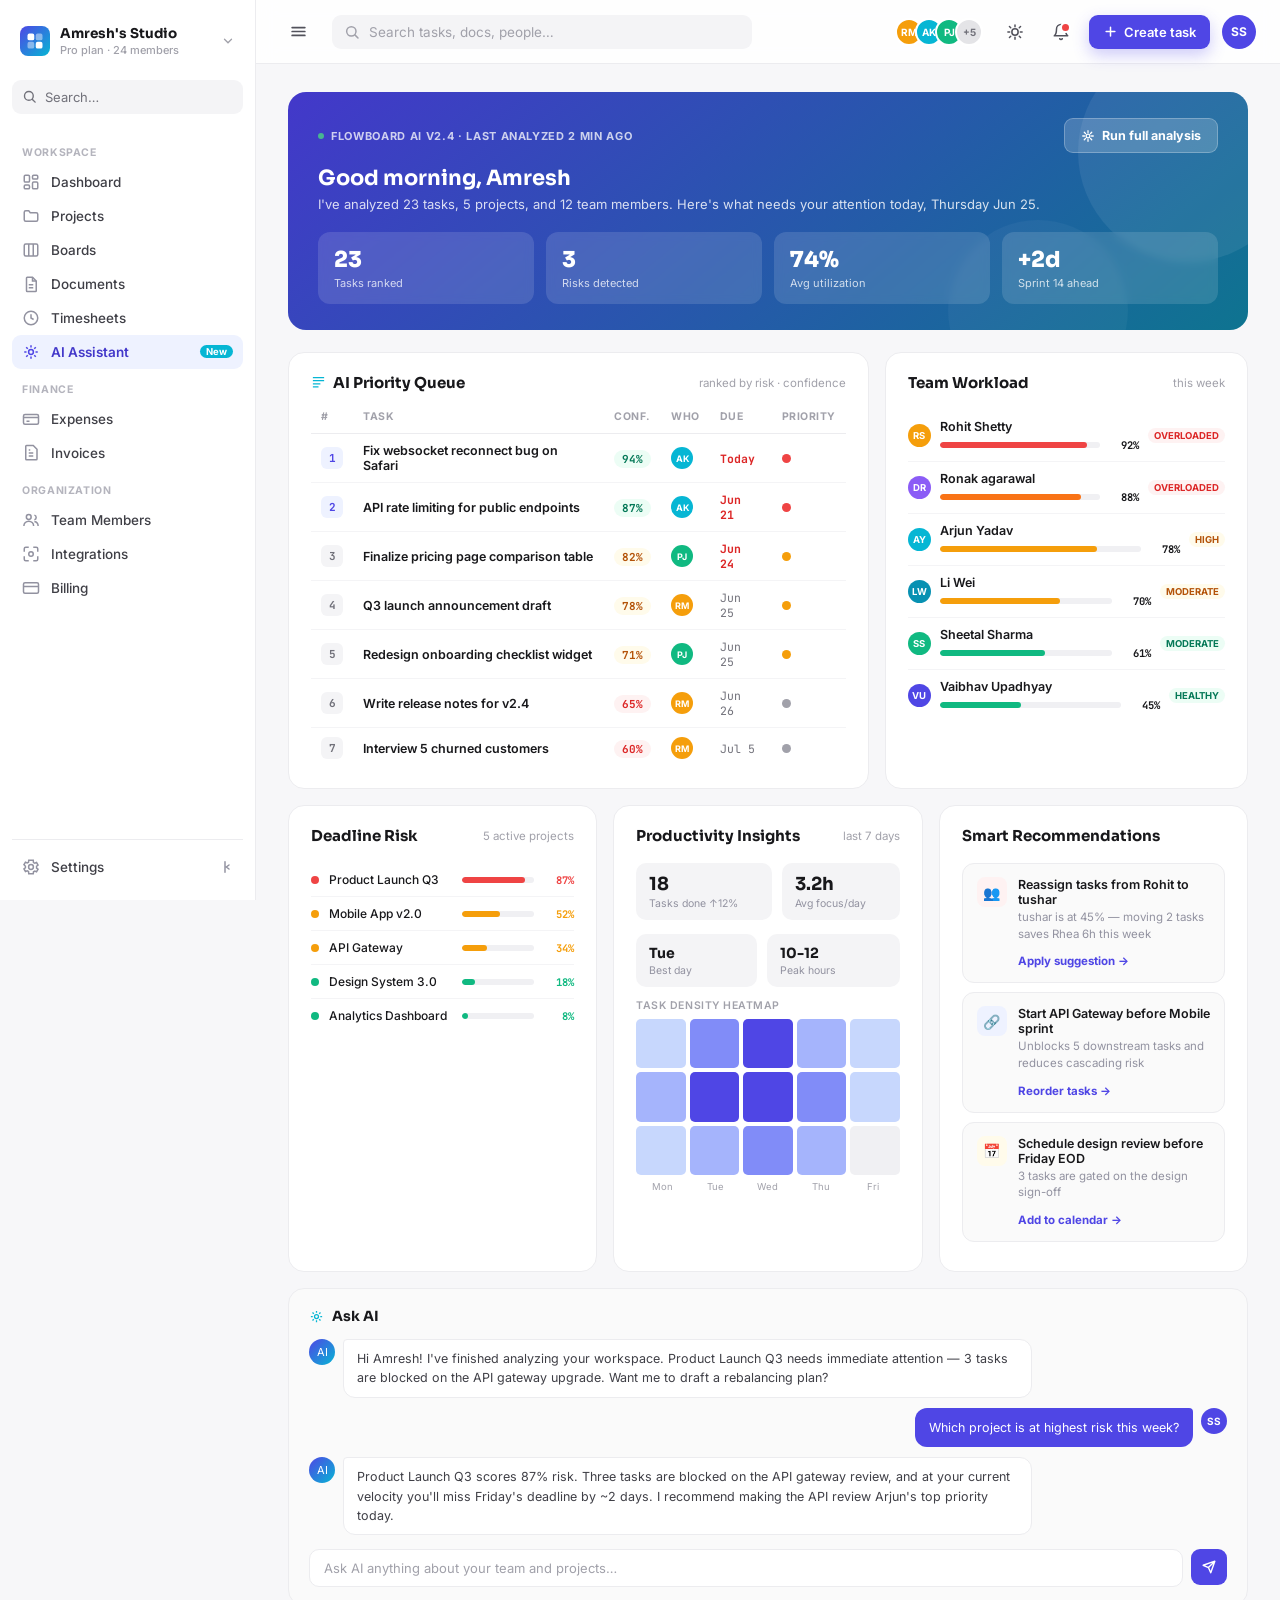
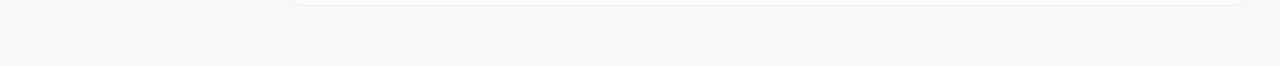
==== commit 1a3f98ad: "Updated AI Assistant dashboard UI" ====
--- a/Ai.html
+++ b/Ai.html
@@ -8,273 +8,7 @@
   <link rel="preconnect" href="https://fonts.gstatic.com" crossorigin />
   <link href="https://fonts.googleapis.com/css2?family=Sora:wght@500;600;700;800&family=Inter:wght@400;500;600;700&family=JetBrains+Mono:wght@400;500&display=swap" rel="stylesheet" />
   <link rel="stylesheet" href="styles.css" />
-  <style>
-    .briefing {
-      background: linear-gradient(140deg, #4338CA 0%, #0E7490 100%);
-      border-radius: 18px;
-      padding: 26px 30px;
-      color: #fff;
-      margin-bottom: 22px;
-      position: relative;
-      overflow: hidden;
-    }
-    body.dark .briefing { background: linear-gradient(140deg, #312E81 0%, #164E63 100%); }
-    .briefing::before {
-      content: ""; position: absolute; top: -50px; right: -50px;
-      width: 220px; height: 220px; border-radius: 50%;
-      background: rgba(255,255,255,0.07);
-    }
-    .briefing::after {
-      content: ""; position: absolute; bottom: -70px; right: 120px;
-      width: 180px; height: 180px; border-radius: 50%;
-      background: rgba(255,255,255,0.04);
-    }
-    .briefing-top {
-      display: flex; align-items: center; justify-content: space-between;
-      margin-bottom: 12px; position: relative; z-index: 1;
-    }
-    .briefing-model {
-      display: flex; align-items: center; gap: 7px;
-      font-size: 11px; font-weight: 700; text-transform: uppercase;
-      letter-spacing: 0.06em; opacity: 0.75;
-    }
-    .live-dot {
-      width: 6px; height: 6px; border-radius: 50%; background: #4ADE80;
-      animation: livePulse 2s infinite;
-    }
-    @keyframes livePulse {
-      0%,100% { box-shadow: 0 0 0 0 rgba(74,222,128,0.6); }
-      50% { box-shadow: 0 0 0 5px rgba(74,222,128,0); }
-    }
-    .analyze-btn {
-      display: flex; align-items: center; gap: 7px;
-      background: rgba(255,255,255,0.18); color: #fff;
-      font-size: 12.5px; font-weight: 700;
-      padding: 9px 16px; border-radius: 9px;
-      border: 1px solid rgba(255,255,255,0.25);
-      transition: background 0.15s; cursor: pointer;
-    }
-    .analyze-btn:hover { background: rgba(255,255,255,0.28); }
-    .briefing-body { position: relative; z-index: 1; }
-    .briefing-body h1 {
-      font-family: "Sora", sans-serif; font-size: 21px;
-      font-weight: 700; margin-bottom: 5px;
-    }
-    .briefing-body p { font-size: 13px; opacity: 0.82; margin-bottom: 20px; }
-    .briefing-stats {
-      display: grid; grid-template-columns: repeat(4, 1fr); gap: 12px;
-    }
-    .bstat {
-      background: rgba(255,255,255,0.13); border-radius: 12px;
-      padding: 14px 16px; backdrop-filter: blur(4px);
-    }
-    .bstat-num {
-      font-family: "Sora", sans-serif; font-size: 22px;
-      font-weight: 800; margin-bottom: 3px;
-    }
-    .bstat-label { font-size: 11px; opacity: 0.76; }
-
-    /* layout */
-    .ai-grid-main { display: grid; grid-template-columns: 1.6fr 1fr; gap: 16px; margin-bottom: 16px; }
-    .ai-grid-sec  { display: grid; grid-template-columns: repeat(3, 1fr); gap: 16px; margin-bottom: 16px; }
-
-    /* priority table */
-    .ptable { width: 100%; border-collapse: collapse; }
-    .ptable th {
-      font-size: 10.5px; font-weight: 700; text-transform: uppercase;
-      letter-spacing: 0.05em; color: #A1A1AA; text-align: left;
-      padding: 0 10px 10px; border-bottom: 1px solid #ECECEF;
-    }
-    body.dark .ptable th { color: #54545F; border-bottom-color: #1F1F2B; }
-    .ptable td {
-      padding: 9px 10px; font-size: 12.5px; vertical-align: middle;
-      border-bottom: 1px solid #F4F4F6;
-    }
-    body.dark .ptable td { border-bottom-color: #18181F; }
-    .ptable tr:last-child td { border-bottom: none; }
-    .ptable tbody tr:hover td { background: #FAFAFA; }
-    body.dark .ptable tbody tr:hover td { background: #16161F; }
-
-    .rank-badge {
-      display: inline-flex; align-items: center; justify-content: center;
-      width: 22px; height: 22px; border-radius: 6px;
-      font-family: "JetBrains Mono", monospace; font-size: 11px; font-weight: 700;
-      background: #F4F4F6; color: #71717A;
-    }
-    body.dark .rank-badge { background: #1C1C26; color: #9292A0; }
-    .rank-badge.top { background: #EEF2FF; color: #4F46E5; }
-    body.dark .rank-badge.top { background: rgba(79,70,229,.2); color: #A5A6F6; }
-
-    .conf {
-      font-family: "JetBrains Mono", monospace; font-size: 11px;
-      font-weight: 700; padding: 2px 8px; border-radius: 999px;
-    }
-    .conf-h { background: #ECFDF5; color: #047857; }
-    .conf-m { background: #FFFBEB; color: #B45309; }
-    .conf-l { background: #FEF2F2; color: #DC2626; }
-    body.dark .conf-h { background: rgba(16,185,129,.16); color: #6EE7B7; }
-    body.dark .conf-m { background: rgba(245,158,11,.16); color: #FCD34D; }
-    body.dark .conf-l { background: rgba(239,68,68,.16); color: #FCA5A5; }
-
-    .task-name { font-weight: 600; max-width: 200px; }
-    .task-due { font-size: 11.5px; font-family: "JetBrains Mono", monospace; color: #71717A; }
-    body.dark .task-due { color: #9292A0; }
-    .task-due.overdue { color: #DC2626; font-weight: 700; }
-    body.dark .task-due.overdue { color: #F87171; }
-
-    /* workload side */
-    .wl-row {
-      display: flex; align-items: center; gap: 9px;
-      padding: 9px 0; border-bottom: 1px solid #F4F4F6;
-    }
-    body.dark .wl-row { border-bottom-color: #18181F; }
-    .wl-row:last-child { border-bottom: none; }
-    .wl-info { flex: 1; min-width: 0; }
-    .wl-name { font-size: 12.5px; font-weight: 600; margin-bottom: 4px; }
-    .wl-bar-wrap { display: flex; align-items: center; gap: 7px; }
-    .wl-bar { flex: 1; height: 6px; border-radius: 999px; background: #F0F0F3; overflow: hidden; }
-    body.dark .wl-bar { background: #20202C; }
-    .wl-bar i { display: block; height: 100%; border-radius: 999px; }
-    .wl-pct {
-      font-family: "JetBrains Mono", monospace; font-size: 10.5px;
-      font-weight: 700; width: 32px; text-align: right; flex-shrink: 0;
-    }
-    .wl-tag {
-      font-size: 9.5px; font-weight: 700; padding: 2px 6px;
-      border-radius: 999px; flex-shrink: 0; white-space: nowrap;
-    }
-    .wl-red  { background: #FEF2F2; color: #DC2626; }
-    .wl-ora  { background: #FFFBEB; color: #B45309; }
-    .wl-grn  { background: #ECFDF5; color: #047857; }
-    body.dark .wl-red { background: rgba(239,68,68,.12); color: #FCA5A5; }
-    body.dark .wl-ora { background: rgba(245,158,11,.12); color: #FCD34D; }
-    body.dark .wl-grn { background: rgba(16,185,129,.12); color: #6EE7B7; }
-
-    /* risk bars */
-    .risk-row {
-      display: flex; align-items: center; gap: 10px;
-      padding: 9px 0; border-bottom: 1px solid #F4F4F6;
-    }
-    body.dark .risk-row { border-bottom-color: #18181F; }
-    .risk-row:last-child { border-bottom: none; }
-    .risk-dot { width: 8px; height: 8px; border-radius: 50%; flex-shrink: 0; }
-    .risk-name { font-size: 12px; font-weight: 500; flex: 1; }
-    .risk-bar { width: 72px; height: 6px; border-radius: 999px; background: #F0F0F3; overflow: hidden; flex-shrink: 0; }
-    body.dark .risk-bar { background: #20202C; }
-    .risk-pct {
-      font-size: 10.5px; font-family: "JetBrains Mono", monospace;
-      font-weight: 700; width: 30px; text-align: right; flex-shrink: 0;
-    }
-
-    /* recommendations */
-    .rec {
-      display: flex; gap: 11px; align-items: flex-start;
-      background: #FAFAFA; border: 1px solid #ECECEF; border-radius: 12px;
-      padding: 13px 14px; margin-bottom: 9px;
-    }
-    body.dark .rec { background: #15151E; border-color: #232330; }
-    .rec-ico {
-      width: 30px; height: 30px; border-radius: 8px;
-      display: grid; place-items: center; flex-shrink: 0; font-size: 14px;
-    }
-    .rec-body { flex: 1; }
-    .rec-title { font-size: 12.5px; font-weight: 600; margin-bottom: 2px; }
-    .rec-sub { font-size: 11.5px; color: #9292A0; line-height: 1.45; margin-bottom: 7px; }
-    .rec-act {
-      font-size: 11.5px; font-weight: 700; color: #4F46E5;
-      cursor: pointer; background: none; border: none; padding: 0;
-    }
-    body.dark .rec-act { color: #A5A6F6; }
-
-    /* productivity quick stats */
-    .insight-row {
-      display: flex; gap: 10px; margin-bottom: 14px; flex-wrap: wrap;
-    }
-    .insight-chip {
-      flex: 1 1 auto; background: #F4F4F6; border-radius: 10px;
-      padding: 10px 13px; min-width: 0;
-    }
-    body.dark .insight-chip { background: #1C1C26; }
-    .insight-val {
-      font-family: "Sora", sans-serif; font-size: 18px;
-      font-weight: 700; margin-bottom: 2px;
-    }
-    .insight-label { font-size: 10.5px; color: #9292A0; }
-    .heatmap-grid {
-      display: grid; grid-template-columns: repeat(5,1fr); gap: 4px;
-    }
-    .hm-cell {
-      aspect-ratio: 1; border-radius: 5px; background: #F0F0F3;
-    }
-    body.dark .hm-cell { background: #1C1C26; }
-    .hm-l1 { background: #C7D7FD; }
-    .hm-l2 { background: #A5B4FC; }
-    .hm-l3 { background: #818CF8; }
-    .hm-l4 { background: #4F46E5; }
-    body.dark .hm-l1 { background: rgba(79,70,229,.25); }
-    body.dark .hm-l2 { background: rgba(79,70,229,.45); }
-    body.dark .hm-l3 { background: rgba(79,70,229,.68); }
-    body.dark .hm-l4 { background: #4F46E5; }
-    .hm-labels {
-      display: grid; grid-template-columns: repeat(5,1fr);
-      font-size: 9.5px; color: #A1A1AA; text-align: center; margin-top: 5px;
-    }
-
-    /* chat */
-    .ai-chat {
-      background: #FAFAFA; border: 1px solid #ECECEF;
-      border-radius: 16px; padding: 18px 20px; margin-top: 4px;
-    }
-    body.dark .ai-chat { background: #111118; border-color: #1F1F2B; }
-    .ai-chat h3 {
-      font-family: "Sora", sans-serif; font-size: 14px;
-      font-weight: 700; margin-bottom: 14px;
-      display: flex; align-items: center; gap: 8px;
-    }
-    .ai-chat h3 svg { color: #06B6D4; }
-    .chat-msgs { display: flex; flex-direction: column; gap: 10px; margin-bottom: 14px; }
-    .chat-row { display: flex; gap: 8px; align-items: flex-start; }
-    .chat-row-me { flex-direction: row-reverse; }
-    .chat-icon {
-      width: 26px; height: 26px; border-radius: 50%; flex-shrink: 0;
-      background: linear-gradient(135deg,#4F46E5,#06B6D4);
-      display: grid; place-items: center; color: #fff; font-size: 11px;
-    }
-    .chat-bubble {
-      max-width: 75%; font-size: 12.5px; line-height: 1.55;
-      padding: 9px 13px; border-radius: 4px 12px 12px 12px;
-      background: #ffffff; border: 1px solid #ECECEF; color: #3F3F46;
-    }
-    body.dark .chat-bubble { background: #1A1A26; border-color: #262633; color: #D4D4D8; }
-    .chat-row-me .chat-bubble {
-      border-radius: 12px 4px 12px 12px;
-      background: #4F46E5; border-color: transparent; color: #fff;
-    }
-    .chat-input-row { display: flex; gap: 8px; }
-    .chat-input-row input {
-      flex: 1; background: #fff; border: 1px solid #ECECEF;
-      border-radius: 10px; padding: 10px 14px; font-size: 13px;
-      outline: none; color: #18181B; font-family: inherit;
-    }
-    .chat-input-row input:focus { border-color: #A5A6F6; }
-    .chat-input-row input::placeholder { color: #A1A1AA; }
-    body.dark .chat-input-row input { background: #16161F; border-color: #232330; color: #F4F4F6; }
-    .chat-send {
-      width: 36px; height: 36px; border-radius: 9px;
-      background: #4F46E5; color: #fff;
-      display: grid; place-items: center; flex-shrink: 0;
-    }
-    .chat-send:hover { background: #4338CA; }
-
-    @media (max-width: 1100px) {
-      .briefing-stats { grid-template-columns: repeat(2,1fr); }
-      .ai-grid-main  { grid-template-columns: 1fr; }
-      .ai-grid-sec   { grid-template-columns: 1fr 1fr; }
-    }
-    @media (max-width: 740px) {
-      .ai-grid-sec { grid-template-columns: 1fr; }
-    }
-  </style>
+  <link rel="stylesheet" href="ai.css">
 </head>
 <body>
 <div class="app">
@@ -441,9 +175,9 @@
           </div>
           <div>
             <div class="wl-row">
-              <span class="mini-avatar avatar-amber">RM</span>
-              <div class="wl-info">
-                <div class="wl-name">Rhea Mehta</div>
+              <span class="mini-avatar avatar-amber">RS</span>
+              <div class="wl-info">
+                <div class="wl-name">Rohit Shetty</div>
                 <div class="wl-bar-wrap">
                   <div class="wl-bar"><i style="width:92%;background:#EF4444"></i></div>
                   <span class="wl-pct">92%</span>
@@ -454,7 +188,7 @@
             <div class="wl-row">
               <span class="mini-avatar" style="background:#8B5CF6">DR</span>
               <div class="wl-info">
-                <div class="wl-name">Diego Reyes</div>
+                <div class="wl-name">Ronak agarawal</div>
                 <div class="wl-bar-wrap">
                   <div class="wl-bar"><i style="width:88%;background:#F97316"></i></div>
                   <span class="wl-pct">88%</span>
@@ -463,9 +197,9 @@
               <span class="wl-tag wl-red">OVERLOADED</span>
             </div>
             <div class="wl-row">
-              <span class="mini-avatar avatar-cyan">AK</span>
-              <div class="wl-info">
-                <div class="wl-name">Arjun Kapoor</div>
+              <span class="mini-avatar avatar-cyan">AY</span>
+              <div class="wl-info">
+                <div class="wl-name">Arjun Yadav</div>
                 <div class="wl-bar-wrap">
                   <div class="wl-bar"><i style="width:78%;background:#F59E0B"></i></div>
                   <span class="wl-pct">78%</span>
@@ -485,9 +219,9 @@
               <span class="wl-tag wl-ora">MODERATE</span>
             </div>
             <div class="wl-row">
-              <span class="mini-avatar avatar-emerald">PJ</span>
-              <div class="wl-info">
-                <div class="wl-name">Priya Jain</div>
+              <span class="mini-avatar avatar-emerald">SS</span>
+              <div class="wl-info">
+                <div class="wl-name">Sheetal Sharma</div>
                 <div class="wl-bar-wrap">
                   <div class="wl-bar"><i style="width:61%;background:#10B981"></i></div>
                   <span class="wl-pct">61%</span>
@@ -496,9 +230,9 @@
               <span class="wl-tag wl-grn">MODERATE</span>
             </div>
             <div class="wl-row">
-              <span class="mini-avatar avatar-indigo">TS</span>
-              <div class="wl-info">
-                <div class="wl-name">Tom Schäfer</div>
+              <span class="mini-avatar avatar-indigo">VU</span>
+              <div class="wl-info">
+                <div class="wl-name">Vaibhav Upadhyay</div>
                 <div class="wl-bar-wrap">
                   <div class="wl-bar"><i style="width:45%;background:#10B981"></i></div>
                   <span class="wl-pct">45%</span>
@@ -572,15 +306,27 @@
               <div class="insight-label">Best day</div>
             </div>
             <div class="insight-chip">
-              <div class="insight-val" style="font-size:14px">10–12</div>
+              <div class="insight-val" style="font-size:14px">10-12</div>
               <div class="insight-label">Peak hours</div>
             </div>
           </div>
           <p style="font-size:10.5px;color:#A1A1AA;margin-bottom:7px;font-weight:600;text-transform:uppercase;letter-spacing:0.05em">Task density heatmap</p>
           <div class="heatmap-grid">
-            <div class="hm-cell hm-l1"></div><div class="hm-cell hm-l3"></div><div class="hm-cell hm-l4"></div><div class="hm-cell hm-l2"></div><div class="hm-cell hm-l1"></div>
-            <div class="hm-cell hm-l2"></div><div class="hm-cell hm-l4"></div><div class="hm-cell hm-l4"></div><div class="hm-cell hm-l3"></div><div class="hm-cell hm-l1"></div>
-            <div class="hm-cell hm-l1"></div><div class="hm-cell hm-l2"></div><div class="hm-cell hm-l3"></div><div class="hm-cell hm-l2"></div><div class="hm-cell"></div>
+            <div class="hm-cell hm-l1"></div>
+            <div class="hm-cell hm-l3"></div>
+            <div class="hm-cell hm-l4"></div>
+            <div class="hm-cell hm-l2"></div>
+            <div class="hm-cell hm-l1"></div>
+            <div class="hm-cell hm-l2"></div>
+            <div class="hm-cell hm-l4"></div>
+            <div class="hm-cell hm-l4"></div>
+            <div class="hm-cell hm-l3"></div>
+            <div class="hm-cell hm-l1"></div>
+            <div class="hm-cell hm-l1"></div>
+            <div class="hm-cell hm-l2"></div>
+            <div class="hm-cell hm-l3"></div>
+            <div class="hm-cell hm-l2"></div>
+            <div class="hm-cell"></div>
           </div>
           <div class="hm-labels" style="margin-top:6px"><span>Mon</span><span>Tue</span><span>Wed</span><span>Thu</span><span>Fri</span></div>
         </div>
@@ -592,8 +338,8 @@
           <div class="rec">
             <div class="rec-ico" style="background:#FEF2F2">👥</div>
             <div class="rec-body">
-              <div class="rec-title">Reassign tasks from Rhea to Tom</div>
-              <div class="rec-sub">Tom is at 45% — moving 2 tasks saves Rhea 6h this week</div>
+              <div class="rec-title">Reassign tasks from Rohit to tushar</div>
+              <div class="rec-sub">tushar is at 45% — moving 2 tasks saves Rhea 6h this week</div>
               <button class="rec-act">Apply suggestion →</button>
             </div>
           </div>
@@ -625,7 +371,7 @@
         <div class="chat-msgs" id="chatMsgs">
           <div class="chat-row">
             <div class="chat-icon">AI</div>
-            <div class="chat-bubble">Hi Sara! I've finished analyzing your workspace. Product Launch Q3 needs immediate attention — 3 tasks are blocked on the API gateway upgrade. Want me to draft a rebalancing plan?</div>
+            <div class="chat-bubble">Hi Amresh! I've finished analyzing your workspace. Product Launch Q3 needs immediate attention — 3 tasks are blocked on the API gateway upgrade. Want me to draft a rebalancing plan?</div>
           </div>
           <div class="chat-row chat-row-me">
             <span class="mini-avatar avatar-indigo" style="width:26px;height:26px;font-size:10px;flex-shrink:0">SS</span>
@@ -655,72 +401,6 @@
 </div>
 
 <script src="app.js"></script>
-<script>
-(function(){
-  "use strict";
-  const input = document.getElementById("chatInput");
-  const sendBtn = document.getElementById("chatSend");
-  const msgs = document.getElementById("chatMsgs");
-
-  const aiReplies = [
-    "Based on current sprint data, I recommend prioritising Arjun's blocked tasks first. That unblocks 5 downstream items and reduces the Product Launch risk from 87% to around 54%.",
-    "Rhea's schedule is the most impacted. I can automatically move 'Interview 5 churned customers' and 'Write release notes' to Tom, who has capacity. Want me to proceed?",
-    "Your team's peak productivity window is 10 AM–12 PM Tuesday through Thursday. Scheduling your most complex tasks in those windows should improve output by an estimated 18%.",
-    "Sprints 14 and 15 both look healthy. The main concern is sprint 13 carryover — 2 tasks still unresolved that could slip into next week.",
-    "I can generate a full risk report as a PDF or send a summary to your Slack #product channel. Which would you prefer?"
-  ];
-  let replyIdx = 0;
-
-  function addMsg(text, isMe) {
-    const row = document.createElement("div");
-    row.className = "chat-row" + (isMe ? " chat-row-me" : "");
-    if (isMe) {
-      row.innerHTML = '<span class="mini-avatar avatar-indigo" style="width:26px;height:26px;font-size:10px;flex-shrink:0">SS</span><div class="chat-bubble">' + text + "</div>";
-    } else {
-      row.innerHTML = '<div class="chat-icon">AI</div><div class="chat-bubble">' + text + "</div>";
-    }
-    msgs.appendChild(row);
-    msgs.scrollTop = msgs.scrollHeight;
-  }
-
-  function send() {
-    const v = input.value.trim();
-    if (!v) return;
-    addMsg(v, true);
-    input.value = "";
-    setTimeout(function(){
-      addMsg(aiReplies[replyIdx % aiReplies.length], false);
-      replyIdx++;
-    }, 800);
-  }
-
-  sendBtn.addEventListener("click", send);
-  input.addEventListener("keydown", function(e){ if(e.key==="Enter") send(); });
-
-  document.querySelectorAll(".rec-act").forEach(function(btn){
-    btn.addEventListener("click", function(){
-      const t = document.getElementById("toastText");
-      const toast = document.getElementById("toast");
-      if(t && toast){
-        t.textContent = "Suggestion noted — I'll queue that action.";
-        toast.classList.add("is-shown");
-        clearTimeout(toast._t);
-        toast._t = setTimeout(function(){ toast.classList.remove("is-shown"); }, 2800);
-      }
-    });
-  });
-
-  document.querySelector(".analyze-btn").addEventListener("click", function(){
-    const t = document.getElementById("toastText");
-    const toast = document.getElementById("toast");
-    if(t && toast){
-      t.textContent = "Running full workspace analysis…";
-      toast.classList.add("is-shown");
-      clearTimeout(toast._t);
-      toast._t = setTimeout(function(){ toast.classList.remove("is-shown"); }, 2800);
-    }
-  });
-})();
-</script>
+<script src="ai.js"></script>
 </body>
 </html>
--- a/ai.css
+++ b/ai.css
@@ -0,0 +1,277 @@
+    .briefing {
+      background: linear-gradient(140deg, #4338CA 0%, #0E7490 100%);
+      border-radius: 18px;
+      padding: 26px 30px;
+      color: #fff;
+      margin-bottom: 22px;
+      position: relative;
+      overflow: hidden;
+    }
+    body.dark .briefing { 
+        background: linear-gradient(140deg, #312E81 0%, #164E63 100%); 
+    }
+    .briefing::before {
+      content: ""; 
+      position: absolute; 
+      top: -50px; 
+      right: -50px;
+      width: 220px; 
+      height: 220px; 
+      border-radius: 50%;
+      background: rgba(255,255,255,0.07);
+    }
+    .briefing::after {
+    content: "";
+    position: absolute;
+    bottom: -70px; 
+    right: 120px;
+    width: 180px; 
+    height: 180px; 
+    border-radius: 50%;
+    background: rgba(255,255,255,0.04);
+    }
+    .briefing-top {
+      display: flex; align-items: center; justify-content: space-between;
+      margin-bottom: 12px; position: relative; z-index: 1;
+    }
+    .briefing-model {
+      display: flex; align-items: center; gap: 7px;
+      font-size: 11px; font-weight: 700; text-transform: uppercase;
+      letter-spacing: 0.06em; opacity: 0.75;
+    }
+    .live-dot {
+      width: 6px; height: 6px; border-radius: 50%; background: #4ADE80;
+      animation: livePulse 2s infinite;
+    }
+    @keyframes livePulse {
+      0%,100% { box-shadow: 0 0 0 0 rgba(74,222,128,0.6); }
+      50% { box-shadow: 0 0 0 5px rgba(74,222,128,0); }
+    }
+    .analyze-btn {
+      display: flex; align-items: center; gap: 7px;
+      background: rgba(255,255,255,0.18); color: #fff;
+      font-size: 12.5px; font-weight: 700;
+      padding: 9px 16px; border-radius: 9px;
+      border: 1px solid rgba(255,255,255,0.25);
+      transition: background 0.15s; cursor: pointer;
+    }
+    .analyze-btn:hover { background: rgba(255,255,255,0.28); }
+    .briefing-body { position: relative; z-index: 1; }
+    .briefing-body h1 {
+      font-family: "Sora", sans-serif; font-size: 21px;
+      font-weight: 700; margin-bottom: 5px;
+    }
+    .briefing-body p { font-size: 13px; opacity: 0.82; margin-bottom: 20px; }
+    .briefing-stats {
+      display: grid; grid-template-columns: repeat(4, 1fr); gap: 12px;
+    }
+    .bstat {
+      background: rgba(255,255,255,0.13); border-radius: 12px;
+      padding: 14px 16px; backdrop-filter: blur(4px);
+    }
+    .bstat-num {
+      font-family: "Sora", sans-serif; font-size: 22px;
+      font-weight: 800; margin-bottom: 3px;
+    }
+    .bstat-label { font-size: 11px; opacity: 0.76; }
+
+    /* layout */
+    .ai-grid-main { display: grid; grid-template-columns: 1.6fr 1fr; gap: 16px; margin-bottom: 16px; }
+    .ai-grid-sec  { display: grid; grid-template-columns: repeat(3, 1fr); gap: 16px; margin-bottom: 16px; }
+
+    /* priority table */
+    .ptable { width: 100%; border-collapse: collapse; }
+    .ptable th {
+      font-size: 10.5px; font-weight: 700; text-transform: uppercase;
+      letter-spacing: 0.05em; color: #A1A1AA; text-align: left;
+      padding: 0 10px 10px; border-bottom: 1px solid #ECECEF;
+    }
+    body.dark .ptable th { color: #54545F; border-bottom-color: #1F1F2B; }
+    .ptable td {
+      padding: 9px 10px; font-size: 12.5px; vertical-align: middle;
+      border-bottom: 1px solid #F4F4F6;
+    }
+    body.dark .ptable td { border-bottom-color: #18181F; }
+    .ptable tr:last-child td { border-bottom: none; }
+    .ptable tbody tr:hover td { background: #FAFAFA; }
+    body.dark .ptable tbody tr:hover td { background: #16161F; }
+
+    .rank-badge {
+      display: inline-flex; align-items: center; justify-content: center;
+      width: 22px; height: 22px; border-radius: 6px;
+      font-family: "JetBrains Mono", monospace; font-size: 11px; font-weight: 700;
+      background: #F4F4F6; color: #71717A;
+    }
+    body.dark .rank-badge { background: #1C1C26; color: #9292A0; }
+    .rank-badge.top { background: #EEF2FF; color: #4F46E5; }
+    body.dark .rank-badge.top { background: rgba(79,70,229,.2); color: #A5A6F6; }
+
+    .conf {
+      font-family: "JetBrains Mono", monospace; font-size: 11px;
+      font-weight: 700; padding: 2px 8px; border-radius: 999px;
+    }
+    .conf-h { background: #ECFDF5; color: #047857; }
+    .conf-m { background: #FFFBEB; color: #B45309; }
+    .conf-l { background: #FEF2F2; color: #DC2626; }
+    body.dark .conf-h { background: rgba(16,185,129,.16); color: #6EE7B7; }
+    body.dark .conf-m { background: rgba(245,158,11,.16); color: #FCD34D; }
+    body.dark .conf-l { background: rgba(239,68,68,.16); color: #FCA5A5; }
+
+    .task-name { font-weight: 600; max-width: 200px; }
+    .task-due { font-size: 11.5px; font-family: "JetBrains Mono", monospace; color: #71717A; }
+    body.dark .task-due { color: #9292A0; }
+    .task-due.overdue { color: #DC2626; font-weight: 700; }
+    body.dark .task-due.overdue { color: #F87171; }
+
+    /* workload side */
+    .wl-row {
+      display: flex; align-items: center; gap: 9px;
+      padding: 9px 0; border-bottom: 1px solid #F4F4F6;
+    }
+    body.dark .wl-row { border-bottom-color: #18181F; }
+    .wl-row:last-child { border-bottom: none; }
+    .wl-info { flex: 1; min-width: 0; }
+    .wl-name { font-size: 12.5px; font-weight: 600; margin-bottom: 4px; }
+    .wl-bar-wrap { display: flex; align-items: center; gap: 7px; }
+    .wl-bar { flex: 1; height: 6px; border-radius: 999px; background: #F0F0F3; overflow: hidden; }
+    body.dark .wl-bar { background: #20202C; }
+    .wl-bar i { display: block; height: 100%; border-radius: 999px; }
+    .wl-pct {
+      font-family: "JetBrains Mono", monospace; font-size: 10.5px;
+      font-weight: 700; width: 32px; text-align: right; flex-shrink: 0;
+    }
+    .wl-tag {
+      font-size: 9.5px; font-weight: 700; padding: 2px 6px;
+      border-radius: 999px; flex-shrink: 0; white-space: nowrap;
+    }
+    .wl-red  { background: #FEF2F2; color: #DC2626; }
+    .wl-ora  { background: #FFFBEB; color: #B45309; }
+    .wl-grn  { background: #ECFDF5; color: #047857; }
+    body.dark .wl-red { background: rgba(239,68,68,.12); color: #FCA5A5; }
+    body.dark .wl-ora { background: rgba(245,158,11,.12); color: #FCD34D; }
+    body.dark .wl-grn { background: rgba(16,185,129,.12); color: #6EE7B7; }
+
+    /* risk bars */
+    .risk-row {
+      display: flex; align-items: center; gap: 10px;
+      padding: 9px 0; border-bottom: 1px solid #F4F4F6;
+    }
+    body.dark .risk-row { border-bottom-color: #18181F; }
+    .risk-row:last-child { border-bottom: none; }
+    .risk-dot { width: 8px; height: 8px; border-radius: 50%; flex-shrink: 0; }
+    .risk-name { font-size: 12px; font-weight: 500; flex: 1; }
+    .risk-bar { width: 72px; height: 6px; border-radius: 999px; background: #F0F0F3; overflow: hidden; flex-shrink: 0; }
+    body.dark .risk-bar { background: #20202C; }
+    .risk-pct {
+      font-size: 10.5px; font-family: "JetBrains Mono", monospace;
+      font-weight: 700; width: 30px; text-align: right; flex-shrink: 0;
+    }
+
+    /* recommendations */
+    .rec {
+      display: flex; gap: 11px; align-items: flex-start;
+      background: #FAFAFA; border: 1px solid #ECECEF; border-radius: 12px;
+      padding: 13px 14px; margin-bottom: 9px;
+    }
+    body.dark .rec { background: #15151E; border-color: #232330; }
+    .rec-ico {
+      width: 30px; height: 30px; border-radius: 8px;
+      display: grid; place-items: center; flex-shrink: 0; font-size: 14px;
+    }
+    .rec-body { flex: 1; }
+    .rec-title { font-size: 12.5px; font-weight: 600; margin-bottom: 2px; }
+    .rec-sub { font-size: 11.5px; color: #9292A0; line-height: 1.45; margin-bottom: 7px; }
+    .rec-act {
+      font-size: 11.5px; font-weight: 700; color: #4F46E5;
+      cursor: pointer; background: none; border: none; padding: 0;
+    }
+    body.dark .rec-act { color: #A5A6F6; }
+
+    /* productivity quick stats */
+    .insight-row {
+      display: flex; gap: 10px; margin-bottom: 14px; flex-wrap: wrap;
+    }
+    .insight-chip {
+      flex: 1 1 auto; background: #F4F4F6; border-radius: 10px;
+      padding: 10px 13px; min-width: 0;
+    }
+    body.dark .insight-chip { background: #1C1C26; }
+    .insight-val {
+      font-family: "Sora", sans-serif; font-size: 18px;
+      font-weight: 700; margin-bottom: 2px;
+    }
+    .insight-label { font-size: 10.5px; color: #9292A0; }
+    .heatmap-grid {
+      display: grid; grid-template-columns: repeat(5,1fr); gap: 4px;
+    }
+    .hm-cell {
+      aspect-ratio: 1; border-radius: 5px; background: #F0F0F3;
+    }
+    body.dark .hm-cell { background: #1C1C26; }
+    .hm-l1 { background: #C7D7FD; }
+    .hm-l2 { background: #A5B4FC; }
+    .hm-l3 { background: #818CF8; }
+    .hm-l4 { background: #4F46E5; }
+    body.dark .hm-l1 { background: rgba(79,70,229,.25); }
+    body.dark .hm-l2 { background: rgba(79,70,229,.45); }
+    body.dark .hm-l3 { background: rgba(79,70,229,.68); }
+    body.dark .hm-l4 { background: #4F46E5; }
+    .hm-labels {
+      display: grid; grid-template-columns: repeat(5,1fr);
+      font-size: 9.5px; color: #A1A1AA; text-align: center; margin-top: 5px;
+    }
+
+    /* chat */
+    .ai-chat {
+      background: #FAFAFA; border: 1px solid #ECECEF;
+      border-radius: 16px; padding: 18px 20px; margin-top: 4px;
+    }
+    body.dark .ai-chat { background: #111118; border-color: #1F1F2B; }
+    .ai-chat h3 {
+      font-family: "Sora", sans-serif; font-size: 14px;
+      font-weight: 700; margin-bottom: 14px;
+      display: flex; align-items: center; gap: 8px;
+    }
+    .ai-chat h3 svg { color: #06B6D4; }
+    .chat-msgs { display: flex; flex-direction: column; gap: 10px; margin-bottom: 14px; }
+    .chat-row { display: flex; gap: 8px; align-items: flex-start; }
+    .chat-row-me { flex-direction: row-reverse; }
+    .chat-icon {
+      width: 26px; height: 26px; border-radius: 50%; flex-shrink: 0;
+      background: linear-gradient(135deg,#4F46E5,#06B6D4);
+      display: grid; place-items: center; color: #fff; font-size: 11px;
+    }
+    .chat-bubble {
+      max-width: 75%; font-size: 12.5px; line-height: 1.55;
+      padding: 9px 13px; border-radius: 4px 12px 12px 12px;
+      background: #ffffff; border: 1px solid #ECECEF; color: #3F3F46;
+    }
+    body.dark .chat-bubble { background: #1A1A26; border-color: #262633; color: #D4D4D8; }
+    .chat-row-me .chat-bubble {
+      border-radius: 12px 4px 12px 12px;
+      background: #4F46E5; border-color: transparent; color: #fff;
+    }
+    .chat-input-row { display: flex; gap: 8px; }
+    .chat-input-row input {
+      flex: 1; background: #fff; border: 1px solid #ECECEF;
+      border-radius: 10px; padding: 10px 14px; font-size: 13px;
+      outline: none; color: #18181B; font-family: inherit;
+    }
+    .chat-input-row input:focus { border-color: #A5A6F6; }
+    .chat-input-row input::placeholder { color: #A1A1AA; }
+    body.dark .chat-input-row input { background: #16161F; border-color: #232330; color: #F4F4F6; }
+    .chat-send {
+      width: 36px; height: 36px; border-radius: 9px;
+      background: #4F46E5; color: #fff;
+      display: grid; place-items: center; flex-shrink: 0;
+    }
+    .chat-send:hover { background: #4338CA; }
+
+    @media (max-width: 1100px) {
+      .briefing-stats { grid-template-columns: repeat(2,1fr); }
+      .ai-grid-main  { grid-template-columns: 1fr; }
+      .ai-grid-sec   { grid-template-columns: 1fr 1fr; }
+    }
+    @media (max-width: 740px) {
+      .ai-grid-sec { grid-template-columns: 1fr; }
+    }
